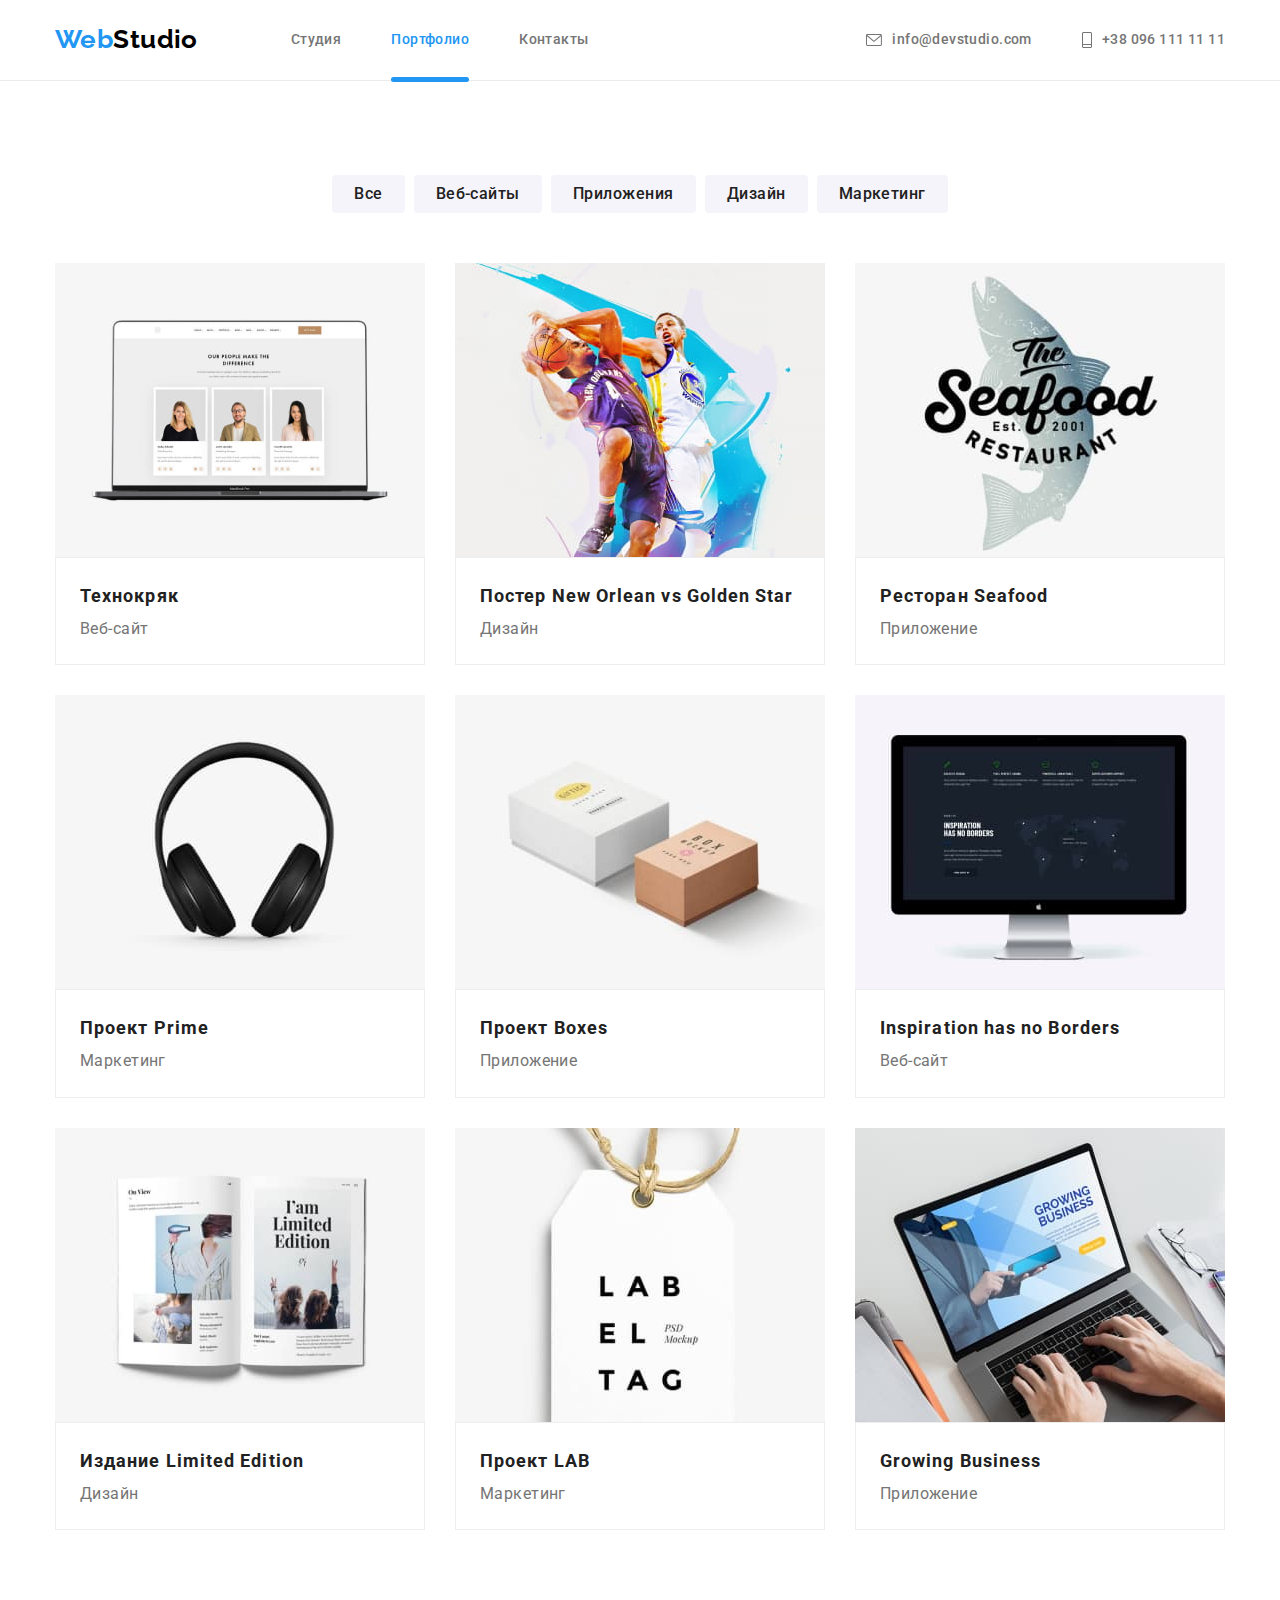
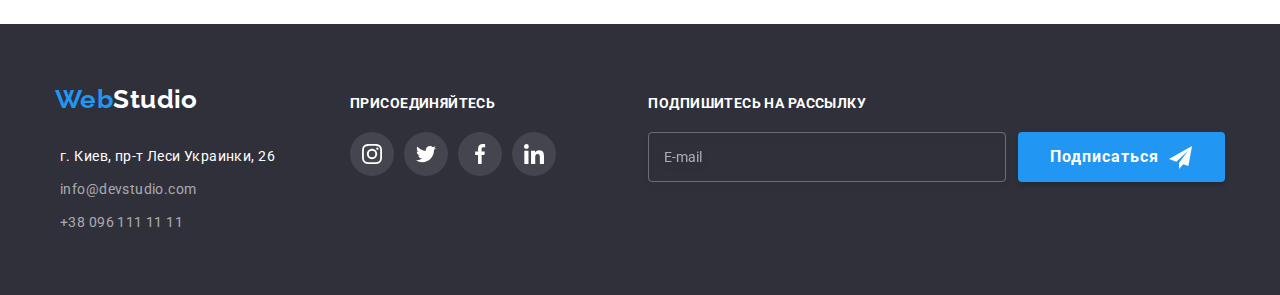
==== portfolio.html @ a7b4f5ba "Initial commit" ====
<!DOCTYPE html>
<html lang="ru">
  <head>
    <meta charset="UTF-8" />
    <meta http-equiv="X-UA-Compatible" content="IE=edge" />
    <meta name="viewport" content="width=device-width, initial-scale=1.0" />
    <title>WebStudio</title>
    <link rel="preconnect" href="https://fonts.googleapis.com" />
    <link rel="preconnect" href="https://fonts.googleapis.com" />
    <link rel="preconnect" href="https://fonts.gstatic.com" crossorigin />
    <link
      href="https://fonts.googleapis.com/css2?family=Raleway:wght@700&family=Roboto:wght@400;500;700;900&display=swap"
      rel="stylesheet"
    />
    <link
      rel="stylesheet"
      href="https://cdnjs.cloudflare.com/ajax/libs/modern-normalize/1.1.0/modern-normalize.min.css"
    />
    <link rel="stylesheet" href="./css/main.css" />
  </head>

  <body>
    <header class="header">
      <div class="container header-container">
        <a class="logo link" href="./index.html"> Web<span class="logo--black">Studio</span></a>
        <nav class="nav">
          <ul class="nav__list list">
            <li class="nav__item">
              <a class="nav__link link hover-color" href="./index.html">Студия</a>
            </li>
            <li class="nav__item">
              <a class="nav__link link hover-color nav_active" href="./portfolio.html">Портфолио</a>
            </li>
            <li class="nav__item"><a class="nav__link link hover-color" href="">Контакты</a></li>
          </ul>
        </nav>
        <ul class="contacts list">
          <li class="contacts__item">
            <a class="contacts__link link hover-color" href="mailto:info@devstudio.com"
              ><svg class="contacts__icon" width="16" height="12">
                <use href="./images/symbol-defs.svg#icon-mail"></use></svg
              >info@devstudio.com</a
            >
          </li>
          <li class="contacts__item">
            <a class="contacts__link link hover-color" href="tel:+380961111111"
              ><svg class="contacts__icon" width="10" height="16">
                <use href="./images/symbol-defs.svg#icon-phone"></use></svg
              >+38 096 111 11 11</a
            >
          </li>
        </ul>
      </div>
    </header>

    <main>
      <section class="projects section">
        <h1 class="hidden">Портфолио</h1>
        <div class="container">
          <ul class="filters-list list">
            <li class="filters-item"><button class="btn-filters" type="button">Все</button></li>
            <li class="filters-item">
              <button class="btn-filters" type="button">Веб-сайты</button>
            </li>
            <li class="filters-item">
              <button class="btn-filters" type="button">Приложения</button>
            </li>
            <li class="filters-item">
              <button class="btn-filters" type="button">Дизайн</button>
            </li>
            <li class="filters-item">
              <button class="btn-filters" type="button">Маркетинг</button>
            </li>
          </ul>
          <ul class="projects-list list card-set">
            <li class="projects-item card-item">
              <a class="link projects-link" href="/">
                <div class="projects-thumb">
                  <img
                    class="projects-img"
                    src="./images/projects/img1.jpg"
                    width="370"
                    height="294"
                    alt="Веб-сайт Технокряк"
                  />
                  <p class="projects-overlay">
                    Ресурс предлагает комплексные предложения с разным уровнем функционала и
                    сервисов. Все это позволит посетителю получить исчерпывающие сведения<br />о
                    компании или частном лице.
                  </p>
                </div>
                <div class="projects-wrapper">
                  <h2 class="projects-title">Технокряк</h2>
                  <p class="projects-text">Веб-сайт</p>
                </div></a
              >
            </li>
            <li class="projects-item card-item">
              <a class="link projects-link" href="/">
                <div class="projects-thumb">
                  <img
                    class="projects-img"
                    src="./images/projects/img2.jpg"
                    width="370"
                    height="294"
                    alt="Дизайн Постер New Orlean vs Golden Star"
                  />
                  <p class="projects-overlay">
                    Ресурс предлагает комплексные предложения с разным уровнем функционала и
                    сервисов. Все это позволит посетителю получить исчерпывающие сведения<br />о
                    компании или частном лице.
                  </p>
                </div>
                <div class="projects-wrapper">
                  <h2 class="projects-title">Постер New Orlean vs Golden Star</h2>
                  <p class="projects-text">Дизайн</p>
                </div></a
              >
            </li>
            <li class="projects-item card-item">
              <a class="link projects-link" href="/">
                <div class="projects-thumb">
                  <img
                    class="projects-img"
                    src="./images/projects/img3.jpg"
                    width="370"
                    height="294"
                    alt="Приложение Ресторан Seafood"
                  />
                  <p class="projects-overlay">
                    Ресурс предлагает комплексные предложения с разным уровнем функционала и
                    сервисов. Все это позволит посетителю получить исчерпывающие сведения<br />о
                    компании или частном лице.
                  </p>
                </div>
                <div class="projects-wrapper">
                  <h2 class="projects-title">Ресторан Seafood</h2>
                  <p class="projects-text">Приложение</p>
                </div></a
              >
            </li>
            <li class="projects-item card-item">
              <a class="link projects-link" href="/">
                <div class="projects-thumb">
                  <img
                    class="projects-img"
                    src="./images/projects/img4.jpg"
                    width="370"
                    height="294"
                    alt="Маркетинг Проект Prime"
                  />
                  <p class="projects-overlay">
                    Ресурс предлагает комплексные предложения с разным уровнем функционала и
                    сервисов. Все это позволит посетителю получить исчерпывающие сведения<br />о
                    компании или частном лице.
                  </p>
                </div>
                <div class="projects-wrapper">
                  <h2 class="projects-title">Проект Prime</h2>
                  <p class="projects-text">Маркетинг</p>
                </div></a
              >
            </li>
            <li class="projects-item card-item">
              <a class="link projects-link" href="/">
                <div class="projects-thumb">
                  <img
                    class="projects-img"
                    src="./images/projects/img5.jpg"
                    width="370"
                    height="294"
                    alt="Приложение Проект Boxes"
                  />
                  <p class="projects-overlay">
                    Ресурс предлагает комплексные предложения с разным уровнем функционала и
                    сервисов. Все это позволит посетителю получить исчерпывающие сведения<br />о
                    компании или частном лице.
                  </p>
                </div>
                <div class="projects-wrapper">
                  <h2 class="projects-title">Проект Boxes</h2>
                  <p class="projects-text">Приложение</p>
                </div></a
              >
            </li>
            <li class="projects-item card-item">
              <a class="link projects-link" href="/">
                <div class="projects-thumb">
                  <img
                    class="projects-img"
                    src="./images/projects/img6.jpg"
                    width="370"
                    height="294"
                    alt="Веб-сайт Inspiration has no Borders"
                  />
                  <p class="projects-overlay">
                    Ресурс предлагает комплексные предложения с разным уровнем функционала и
                    сервисов. Все это позволит посетителю получить исчерпывающие сведения<br />о
                    компании или частном лице.
                  </p>
                </div>
                <div class="projects-wrapper">
                  <h2 class="projects-title">Inspiration has no Borders</h2>
                  <p class="projects-text">Веб-сайт</p>
                </div></a
              >
            </li>
            <li class="projects-item card-item">
              <a class="link projects-link" href="/">
                <div class="projects-thumb">
                  <img
                    class="projects-img"
                    src="./images/projects/img7.jpg"
                    width="370"
                    height="294"
                    alt="Дизайн Издание Limited Edition"
                  />
                  <p class="projects-overlay">
                    Ресурс предлагает комплексные предложения с разным уровнем функционала и
                    сервисов. Все это позволит посетителю получить исчерпывающие сведения<br />о
                    компании или частном лице.
                  </p>
                </div>
                <div class="projects-wrapper">
                  <h2 class="projects-title">Издание Limited Edition</h2>
                  <p class="projects-text">Дизайн</p>
                </div></a
              >
            </li>
            <li class="projects-item card-item">
              <a class="link projects-link" href="/">
                <div class="projects-thumb">
                  <img
                    class="projects-img"
                    src="./images/projects/img8.jpg"
                    width="370"
                    height="294"
                    alt="Маркетинг Проект LAB"
                  />
                  <p class="projects-overlay">
                    Ресурс предлагает комплексные предложения с разным уровнем функционала и
                    сервисов. Все это позволит посетителю получить исчерпывающие сведения<br />о
                    компании или частном лице.
                  </p>
                </div>
                <div class="projects-wrapper">
                  <h2 class="projects-title">Проект LAB</h2>
                  <p class="projects-text">Маркетинг</p>
                </div></a
              >
            </li>
            <li class="projects-item card-item">
              <a class="link projects-link" href="/">
                <div class="projects-thumb">
                  <img
                    class="projects-img"
                    src="./images/projects/img9.jpg"
                    width="370"
                    height="294"
                    alt="Приложение Growing Business"
                  />
                  <p class="projects-overlay">
                    Ресурс предлагает комплексные предложения с разным уровнем функционала и
                    сервисов. Все это позволит посетителю получить исчерпывающие сведения<br />о
                    компании или частном лице.
                  </p>
                </div>
                <div class="projects-wrapper">
                  <h2 class="projects-title">Growing Business</h2>
                  <p class="projects-text">Приложение</p>
                </div></a
              >
            </li>
          </ul>
        </div>
      </section>
    </main>

    <footer class="footer">
      <div class="container footer-container">
        <div class="container-address footer-item">
          <a class="logo link" href="./index.html"> Web<span class="logo--white">Studio</span></a>
          <address>
            <ul class="address-list list">
              <li class="address-item">
                <a
                  class="address-link address-google link hover-color"
                  href="https://goo.gl/maps/GdrmN5GAiVvAwd8F9"
                  target="_blank"
                  rel="noopener noreferrer"
                >
                  г. Киев, пр-т Леси Украинки, 26</a
                >
              </li>
              <li class="address-item">
                <a class="address-link link hover-color" href="mailto:info@devstudio.com"
                  >info@devstudio.com</a
                >
              </li>
              <li class="address-item">
                <a class="address-link link hover-color" href="tel:+380961111111"
                  >+38 096 111 11 11</a
                >
              </li>
            </ul>
          </address>
        </div>
        <div class="social footer-item">
          <h3 class="footer-title">присоединяйтесь</h3>
          <ul class="social-nav list card-set">
            <li class="social-item">
              <a class="social-link link" href="#" target="_blank" rel="noopener noreferrer"
                ><svg class="team-icon" width="20" height="20">
                  <use href="./images/symbol-defs.svg#icon-instagram"></use></svg
              ></a>
            </li>
            <li class="social-item">
              <a class="social-link link" href="#" target="_blank" rel="noopener noreferrer"
                ><svg class="team-icon" width="20" height="20">
                  <use href="./images/symbol-defs.svg#icon-twitter"></use></svg
              ></a>
            </li>
            <li class="social-item">
              <a class="social-link link" href="#" target="_blank" rel="noopener noreferrer"
                ><svg class="team-icon" width="20" height="20">
                  <use href="./images/symbol-defs.svg#icon-facebook"></use></svg
              ></a>
            </li>
            <li class="social-item">
              <a class="social-link link" href="#" target="_blank" rel="noopener noreferrer"
                ><svg class="team-icon" width="20" height="20">
                  <use href="./images/symbol-defs.svg#icon-linkedin"></use></svg
              ></a>
            </li>
          </ul>
        </div>
        <form class="footer-item newsletter" autocomplete="on">
          <label class="footer-title" for="email">Подпишитесь на рассылку</label>
          <div class="newsletter-wrap">
            <input class="input-email" type="email" name="email" id="email" placeholder="E-mail" />
            <button class="btn btn-input" type="submit">
              Подписаться<svg class="icon-send" width="24" height="24">
                <use href="./images/symbol-defs.svg#icon-send"></use>
              </svg>
            </button>
          </div>
        </form>
      </div>
    </footer>
  </body>
</html>
---- css/main.css ----
:root {
  --brand-color: #2196f3;
  --text-color: #212121;
  --text-color2: #757575;
  --text-color3: #fff;
  --color-btn: #188ce8;
  --background-color1: #fff;
  --background-color2: #f5f4fa;
  --background-color3: #2f303a;
  --background-color4: #e5e5e5;
  --icon-color: #afb1b8;
  --card-gap: 30px;
  --card-item: 3;
  --timing-function: cubic-bezier(0.4, 0, 0.2, 1);
  --transition-duration: 250ms;
}

.hidden {
  position: absolute;
  width: 1px;
  height: 1px;
  margin: -1px;
  padding: 0;
  overflow: hidden;
  border: 0;
  clip: rect(0 0 0 0);
}

body {
  margin: 0;
  font-family: "Roboto", sans-serif;
  font-weight: 400;
  font-size: 14px;
  line-height: 1.71;
  letter-spacing: 0.03em;
  color: var(--text-color2);
}

h1,
h2,
h3,
h4,
ul,
li,
p {
  padding: 0;
  margin: 0;
}

img {
  display: block;
  max-width: 100%;
  height: auto;
}

.link {
  text-decoration: none;
  color: currentColor;
}

.list {
  list-style: none;
}

.btn {
  padding: 10px 32px;
  border: 0;
  margin-left: auto;
  margin-right: auto;
  min-width: 200px;
  font-weight: 700;
  font-size: 16px;
  line-height: 1.9;
  letter-spacing: 0.06em;
  color: var(--text-color3);
  background-color: var(--brand-color);
  border-radius: 4px;
  cursor: pointer;
  box-shadow: 0px 4px 4px rgba(0, 0, 0, 0.15);
  transition-property: color, background;
  transition-duration: var(--transition-duration);
  transition-timing-function: var(--timing-function);
}

.btn:hover,
.btn:focus {
  color: var(--text-color3);
  background: var(--color-btn);
}

.btn-filters {
  font-weight: 500;
  font-size: 16px;
  line-height: 1.62;
  letter-spacing: 0.03em;
  padding: 6px 22px;
  border: 0;
  border-radius: 4px;
  cursor: pointer;
  background-color: var(--background-color2);
  color: var(--text-color);
  transition-property: color, background-color, box-shadow;
  transition-duration: var(--transition-duration);
  transition-timing-function: var(--timing-function);
}

.btn-filters:hover,
.btn-filters:focus {
  color: var(--text-color3);
  background-color: var(--brand-color);
  box-shadow: 0px 3px 1px rgba(0, 0, 0, 0.1), 0px 1px 2px rgba(0, 0, 0, 0.08), 0px 2px 2px rgba(0, 0, 0, 0.12);
}

.filters-list {
  display: flex;
  flex-wrap: wrap;
  justify-content: center;
  gap: 9px;
  margin-bottom: 50px;
}

.card-set {
  display: flex;
  flex-wrap: wrap;
  gap: var(--card-gap);
}

.card-item {
  flex-basis: calc((100% - (var(--card-item) - 1) * var(--card-gap)) / var(--card-item));
}

.section {
  padding-top: 94px;
  padding-bottom: 94px;
}

.section__title {
  margin-bottom: 50px;
  font-weight: 700;
  font-size: 36px;
  line-height: 1.2;
  text-align: center;
  color: var(--text-color);
}

.container {
  width: 1200px;
  padding-left: 15px;
  padding-right: 15px;
  margin-left: auto;
  margin-right: auto;
}

.logo {
  font-family: "Raleway";
  font-style: normal;
  font-weight: 700;
  font-size: 26px;
  line-height: 1.2;
  color: var(--brand-color);
}

.logo--black {
  color: #000;
}

.logo--white {
  color: var(--text-color3);
}

.backdrop {
  position: fixed;
  top: 0;
  left: 0;
  width: 100%;
  height: 100%;
  background: rgba(0, 0, 0, 0.2);
  opacity: 1;
  transition-property: opacity, visibility;
  transition-duration: var(--transition-duration);
  transition-timing-function: var(--timing-function);
}

.backdrop.is-hidden {
  visibility: hidden;
  opacity: 0;
  pointer-events: none;
}

.backdrop.is-hidden .modal {
  transform: translate(-50%, -50%) scale(0.9);
}

.hover--brand-color {
  transition-property: color;
  transition-duration: var(--transition-duration);
  transition-timing-function: var(--timing-function);
}

.hover--brand-color:hover,
.hover--brand-color:focus {
  color: var(--brand-color);
}

.contacts {
  display: flex;
  margin-left: auto;
}

.contacts__icon {
  fill: currentColor;
  margin-right: 10px;
}

.contacts__link {
  display: flex;
  align-items: center;
  padding-top: 32px;
  padding-bottom: 32px;
}

.contacts__item:not(:last-child) {
  margin-right: 50px;
}

.modal {
  position: fixed;
  padding: 40px 40px;
  top: 50%;
  left: 50%;
  transform: translate(-50%, -50%);
  min-width: 528px;
  min-height: 581px;
  background-color: var(--background-color1);
  box-shadow: 0px 1px 3px rgba(0, 0, 0, 0.12), 0px 1px 1px rgba(0, 0, 0, 0.14), 0px 2px 1px rgba(0, 0, 0, 0.2);
  border-radius: 4px;
  transition-property: transform;
  transition-duration: var(--transition-duration);
  transition-timing-function: var(--timing-function);
}

.btn-close {
  position: absolute;
  top: 8px;
  right: 8px;
  display: flex;
  align-items: center;
  justify-content: center;
  padding: 6px;
  border-radius: 50%;
  background: var(--background-color1);
  border: 1px solid rgba(0, 0, 0, 0.1);
  cursor: pointer;
  transition-property: fill, border;
  transition-duration: var(--transition-duration);
  transition-timing-function: var(--timing-function);
}

.modal-title {
  text-align: center;
  margin-bottom: 12px;
  font-size: 20px;
  line-height: 1.15;
  color: var(--text-color);
}

.modal-forms {
  display: flex;
  flex-direction: column;
}

.modal-form {
  width: 100%;
  padding: 12px 12px 12px 42px;
  height: 40px;
  border: 1px solid rgba(33, 33, 33, 0.2);
  border-radius: 4px;
  resize: none;
  transition-property: border;
  transition-duration: var(--transition-duration);
  transition-timing-function: var(--timing-function);
}

.comment-form::-moz-placeholder {
  color: rgba(117, 117, 117, 0.5);
}

.comment-form:-ms-input-placeholder {
  color: rgba(117, 117, 117, 0.5);
}

.comment-form::placeholder {
  color: rgba(117, 117, 117, 0.5);
}

.agreement-lable {
  display: flex;
  align-items: center;
  justify-content: center;
  margin-bottom: 30px;
  cursor: pointer;
}

.checkbox-icon {
  display: inline-block;
  width: 16px;
  height: 15px;
  border: 2px solid var(--text-color);
  border-radius: 2px;
  margin-right: 7px;
  cursor: pointer;
  transition-property: border;
  transition-duration: var(--transition-duration);
  transition-timing-function: var(--timing-function);
}

.checkbox-icon:hover,
.checkbox-icon:focus {
  border: 2px solid var(--brand-color);
}

.agreement-checkbox:checked + .checkbox-icon {
  background-image: url("../images/icon-check.svg");
  background-size: contain;
  background-origin: content-box;
  border: 2px;
}

.input-wrap {
  position: relative;
  margin-bottom: 10px;
}

.icon-modal {
  position: absolute;
  top: 50%;
  transform: translateY(-50%);
  left: 12px;
  fill: var(--text-color);
  transition-property: fill;
  transition-duration: var(--transition-duration);
  transition-timing-function: var(--timing-function);
}

.comment-form {
  height: 120px;
  padding-left: 16px;
  margin-bottom: 20px;
  line-height: 1.14em;
  letter-spacing: 0.01em;
}

.text-label {
  margin-bottom: 5px;
  font-size: 12px;
  line-height: 1.16;
  letter-spacing: 0.01em;
}

.modal-form:hover,
.modal-form:focus,
.btn-close:hover,
.btn-close:focus {
  fill: var(--brand-color);
  border: 1px solid var(--brand-color);
}

.modal-form:hover ~ .icon-modal,
.modal-form:focus ~ .icon-modal {
  fill: var(--brand-color);
}

.agreement-lable .link {
  color: var(--brand-color);
  text-decoration: underline;
}

.social-nav {
  --card-item: 4;
  --card-gap: 10px;
}

.social-link {
  display: flex;
  justify-content: center;
  align-items: center;
  border-radius: 50%;
  width: 44px;
  height: 44px;
  fill: var(--icon-color);
  transition-property: background-color, fill;
  transition-duration: var(--transition-duration);
  transition-timing-function: var(--timing-function);
}

.social-link:hover,
.social-link:focus {
  background-color: var(--brand-color);
  fill: var(--background-color1);
}

.nav__list {
  display: flex;
}

.nav__item:not(:last-child) {
  margin-right: 50px;
}

.nav__link {
  display: flex;
  align-items: center;
  padding-top: 32px;
  padding-bottom: 32px;
}

.nav_active {
  color: var(--brand-color);
  position: relative;
}

.nav_active::after {
  content: "";
  position: absolute;
  bottom: -2px;
  width: 100%;
  background-color: var(--brand-color);
  height: 5px;
  border-radius: 50px;
  transition-property: opacity;
  transition-duration: var(--transition-duration);
  transition-timing-function: var(--timing-function);
}

.header {
  border-bottom: 1px solid #ececec;
  font-weight: 500;
  line-height: 1.1;
}
.header-container {
  display: flex;
  align-items: center;
}
.header .logo {
  margin-right: 93px;
}

.skills__list {
  --card-item: 4;
}

.skills__wrap {
  display: flex;
  padding: 25px;
  margin-bottom: 30px;
  align-items: center;
  justify-content: center;
  background-color: var(--background-color2);
  border-radius: 3px;
  filter: drop-shadow(0px 4px 4px rgba(0, 0, 0, 0.25));
}

.skills__title {
  margin-bottom: 10px;
  font-weight: 700;
  font-size: 14px;
  line-height: 1.1;
  text-transform: uppercase;
  color: var(--text-color);
}

.skills__text {
  width: 270px;
}

.work {
  padding-top: 0;
}

.work__item {
  font-weight: 700;
  font-size: 14px;
  line-height: 1.14;
  text-transform: uppercase;
  color: var(--text-color3);
}

.work__thumb {
  position: relative;
  text-align: center;
}

.work__label {
  position: absolute;
  bottom: 0;
  padding: 27px;
  width: 100%;
  background-image: linear-gradient(to right, rgba(47, 48, 58, 0.8), rgba(47, 48, 58, 0.8));
}

.team__item {
  --card-item: 4;
  text-align: center;
  background-color: var(--background-color1);
  box-shadow: 0px 1px 3px rgba(0, 0, 0, 0.12), 0px 1px 1px rgba(0, 0, 0, 0.14), 0px 2px 1px rgba(0, 0, 0, 0.2);
  border-radius: 0px 0px 4px 4px;
}

.team__wrapper {
  padding: 30px 32px;
}

.team__name {
  margin-bottom: 10px;
  font-weight: 500;
  font-size: 16px;
  line-height: 1.19;
  color: var(--text-color);
}

.team__work {
  margin-bottom: 16px;
  font-size: 16px;
  line-height: 1.19;
  color: var(--text-color2);
}

.client-list {
  --card-item: 6;
}

.client-link {
  display: flex;
  align-items: center;
  justify-content: center;
  padding: 16px 30px;
  border: 1px solid var(--icon-color);
  border-radius: 5px;
  fill: var(--icon-color);
  transition-property: fill, border;
  transition-duration: var(--transition-duration);
  transition-timing-function: var(--timing-function);
}

.client-link:hover,
.client-link:focus {
  fill: var(--brand-color);
  border: 1px solid var(--brand-color);
}

.footer {
  padding-top: 60px;
  padding-bottom: 60px;
  background-color: var(--background-color3);
}

.footer-container {
  display: flex;
  align-items: baseline;
}

.footer-item:not(:last-child) {
  margin-right: 70px;
}

.footer-item:last-child {
  margin-left: auto;
}

.footer-title {
  color: var(--text-color3);
  text-transform: uppercase;
  font-weight: bold;
  font-size: 14px;
  line-height: 1.14;
  margin-bottom: 20px;
}

.container-address {
  display: inline;
}

.footer .social-link {
  background: rgba(255, 255, 255, 0.1);
  fill: var(--text-color3);
  transition-property: background;
  transition-duration: var(--transition-duration);
  transition-timing-function: var(--timing-function);
}

.footer .social-link:hover {
  background: var(--brand-color);
}

.footer .logo {
  display: block;
  margin-bottom: 30px;
}

address {
  font-style: inherit;
}

.address-list {
  font-size: 14px;
  line-height: 1.7;
}

.address-item:not(:last-child) {
  margin-bottom: 9px;
}

.address-link {
  padding: 5px;
  color: rgba(255, 255, 255, 0.6);
}

.address-google {
  color: var(--text-color3);
}

.newsletter {
  display: flex;
  flex-direction: column;
}

.newsletter-wrap {
  display: flex;
}

.input-email {
  min-width: 358px;
  min-height: 50px;
  margin-right: 12px;
  padding: 15px;
  background: none;
  border: 1px solid rgba(255, 255, 255, 0.3);
  filter: drop-shadow(0px 4px 4px rgba(0, 0, 0, 0.15));
  border-radius: 4px;
  color: var(--background-color4);
}

.input-email::-moz-placeholder {
  color: rgba(255, 255, 255, 0.6);
}

.input-email:-ms-input-placeholder {
  color: rgba(255, 255, 255, 0.6);
}

.input-email::placeholder {
  color: rgba(255, 255, 255, 0.6);
}

.btn-input {
  display: flex;
  align-items: center;
}

.icon-send {
  margin-left: 10px;
}

.hero {
  padding-bottom: 200px;
  padding-top: 200px;
  color: var(--text-color3);
  background-color: var(--background-color3);
}

.overlay {
  max-width: 1600px;
  height: 600px;
  margin-left: auto;
  margin-right: auto;
  background-image: linear-gradient(to right, rgba(47, 48, 58, 0.4), rgba(47, 48, 58, 0.4)), url("../images/Img-backgraund.jpg");
  background-repeat: no-repeat;
  background-position: center;
  background-size: cover;
}

.hero-container {
  text-align: center;
}

.hero-title {
  margin-bottom: 30px;
  font-weight: 900;
  font-size: 44px;
  line-height: 1.4;
  letter-spacing: 0.06em;
  text-transform: uppercase;
}

.projects-link {
  display: block;
  transition-property: box-shadow;
  transition-duration: var(--transition-duration);
  transition-timing-function: var(--timing-function);
}

.projects-link:hover,
.projects-link:focus {
  box-shadow: 0px 1px 1px rgba(0, 0, 0, 0.12), 0px 4px 4px rgba(0, 0, 0, 0.06), 1px 4px 6px rgba(0, 0, 0, 0.16);
}

.projects-thumb {
  position: relative;
  overflow: hidden;
}

.projects-link:hover .projects-overlay,
.projects-link:focus .projects-overlay {
  transform: translatex(0);
}

.projects-overlay {
  position: absolute;
  top: 0;
  left: 0;
  width: 100%;
  height: 100%;
  padding: 63px 24px;
  color: var(--text-color3);
  font-weight: 400;
  font-size: 18px;
  line-height: 1.55;
  background-image: linear-gradient(to right, rgba(33, 150, 243, 0.9), rgba(33, 150, 243, 0.9));
  transform: translatey(100%);
  transition-property: transform;
  transition-duration: var(--transition-duration);
  transition-timing-function: var(--timing-function);
}

.projects-wrapper {
  padding: 20px 24px;
  font-size: 16px;
  line-height: 1.9;
  border-top: none;
  border: 1px solid #eeeeee;
}

.projects-title {
  font-weight: 700;
  font-size: 18px;
  line-height: 2;
  letter-spacing: 0.06em;
  color: var(--text-color);
}

.projects-link {
  display: block;
  transition-property: box-shadow;
  transition-duration: var(--transition-duration);
  transition-timing-function: var(--timing-function);
}

.projects-link:hover,
.projects-link:focus {
  box-shadow: 0px 1px 1px rgba(0, 0, 0, 0.12), 0px 4px 4px rgba(0, 0, 0, 0.06), 1px 4px 6px rgba(0, 0, 0, 0.16);
}

.projects-thumb {
  position: relative;
  overflow: hidden;
}

.projects-link:hover .projects-overlay,
.projects-link:focus .projects-overlay {
  transform: translatex(0);
}

.projects-overlay {
  position: absolute;
  top: 0;
  left: 0;
  width: 100%;
  height: 100%;
  padding: 63px 24px;
  color: var(--text-color3);
  font-weight: 400;
  font-size: 18px;
  line-height: 1.55;
  background-image: linear-gradient(to right, rgba(33, 150, 243, 0.9), rgba(33, 150, 243, 0.9));
  transform: translatey(100%);
  transition-property: transform;
  transition-duration: var(--transition-duration);
  transition-timing-function: var(--timing-function);
}

.projects-wrapper {
  padding: 20px 24px;
  font-size: 16px;
  line-height: 1.9;
  border-top: none;
  border: 1px solid #eeeeee;
}

.projects-title {
  font-weight: 700;
  font-size: 18px;
  line-height: 2;
  letter-spacing: 0.06em;
  color: var(--text-color);
}/*# sourceMappingURL=main.css.map */
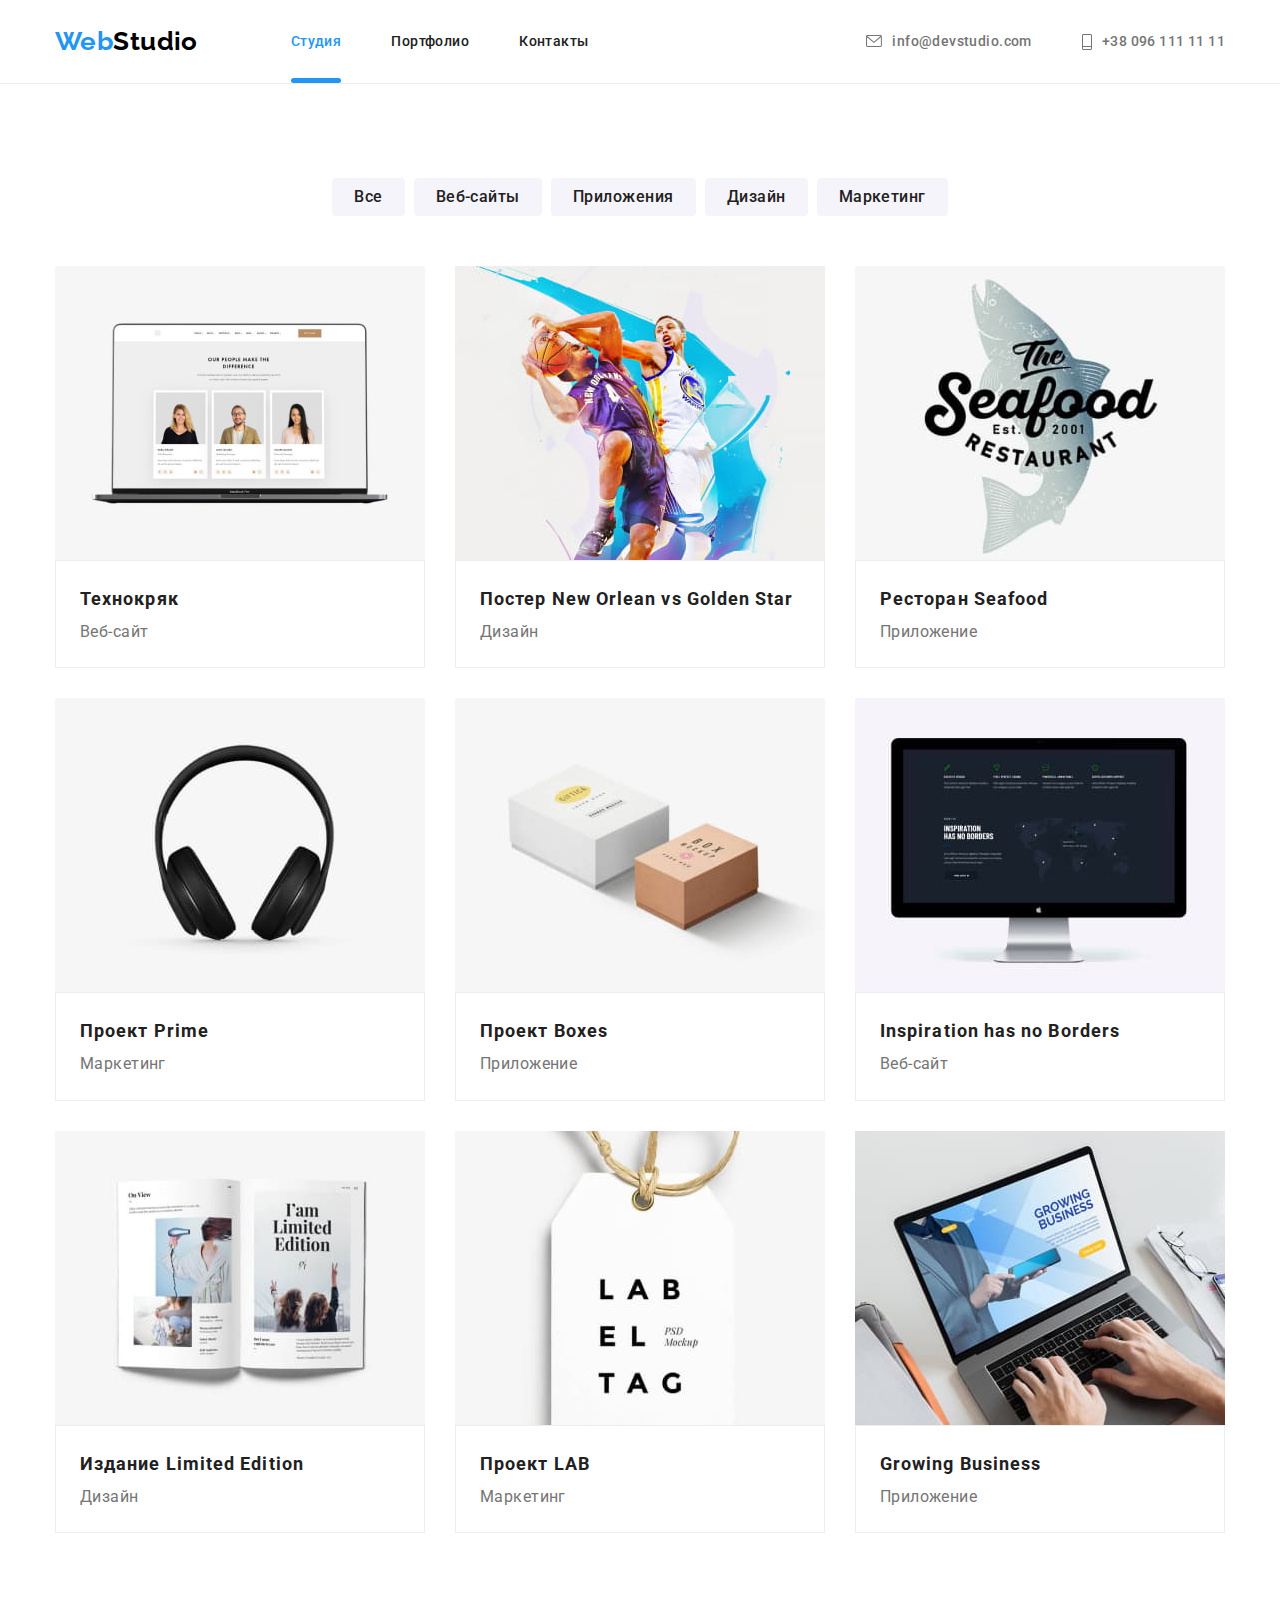
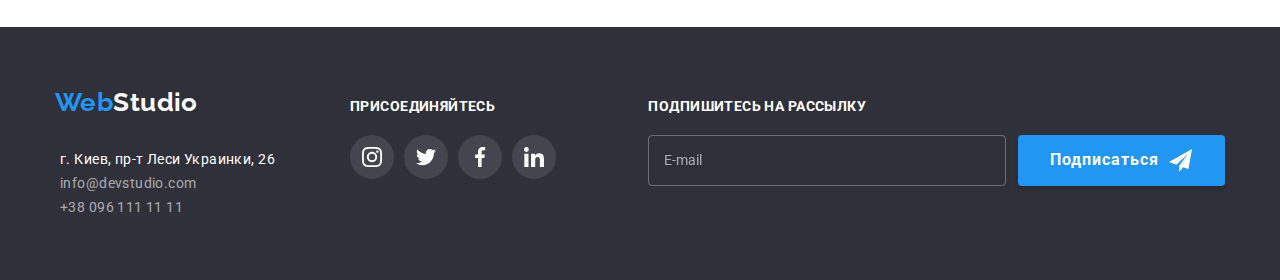
==== commit 10847f2a: "hw-08" ====
--- a/portfolio.html
+++ b/portfolio.html
@@ -23,27 +23,34 @@
     <header class="header">
       <div class="container header-container">
         <a class="logo link" href="./index.html"> Web<span class="logo--black">Studio</span></a>
+        <button class="menu-btn" type="button" data-menu-open>
+          <svg width="40" height="40">
+            <use href="./images/symbol-defs.svg#icon-menu"></use>
+          </svg>
+        </button>
         <nav class="nav">
           <ul class="nav__list list">
             <li class="nav__item">
-              <a class="nav__link link hover-color" href="./index.html">Студия</a>
+              <a class="nav__link link hover--brand-color nav_active" href="./index.html">Студия</a>
             </li>
             <li class="nav__item">
-              <a class="nav__link link hover-color nav_active" href="./portfolio.html">Портфолио</a>
-            </li>
-            <li class="nav__item"><a class="nav__link link hover-color" href="">Контакты</a></li>
+              <a class="nav__link link hover--brand-color" href="./portfolio.html">Портфолио</a>
+            </li>
+            <li class="nav__item">
+              <a class="nav__link link hover--brand-color" href="#">Контакты</a>
+            </li>
           </ul>
         </nav>
         <ul class="contacts list">
           <li class="contacts__item">
-            <a class="contacts__link link hover-color" href="mailto:info@devstudio.com"
+            <a class="contacts__link link hover--brand-color" href="mailto:info@devstudio.com"
               ><svg class="contacts__icon" width="16" height="12">
                 <use href="./images/symbol-defs.svg#icon-mail"></use></svg
               >info@devstudio.com</a
             >
           </li>
           <li class="contacts__item">
-            <a class="contacts__link link hover-color" href="tel:+380961111111"
+            <a class="contacts__link link hover--brand-color" href="tel:+380961111111"
               ><svg class="contacts__icon" width="10" height="16">
                 <use href="./images/symbol-defs.svg#icon-phone"></use></svg
               >+38 096 111 11 11</a
@@ -57,7 +64,7 @@
       <section class="projects section">
         <h1 class="hidden">Портфолио</h1>
         <div class="container">
-          <ul class="filters-list list">
+          <ul class="filters-list list card-set">
             <li class="filters-item"><button class="btn-filters" type="button">Все</button></li>
             <li class="filters-item">
               <button class="btn-filters" type="button">Веб-сайты</button>
@@ -277,14 +284,14 @@
     </main>
 
     <footer class="footer">
-      <div class="container footer-container">
+      <div class="container footer-container card-set">
         <div class="container-address footer-item">
           <a class="logo link" href="./index.html"> Web<span class="logo--white">Studio</span></a>
           <address>
             <ul class="address-list list">
               <li class="address-item">
                 <a
-                  class="address-link address-google link hover-color"
+                  class="address-link address-google link hover--brand-color"
                   href="https://goo.gl/maps/GdrmN5GAiVvAwd8F9"
                   target="_blank"
                   rel="noopener noreferrer"
@@ -293,12 +300,12 @@
                 >
               </li>
               <li class="address-item">
-                <a class="address-link link hover-color" href="mailto:info@devstudio.com"
+                <a class="address-link link hover--brand-color" href="mailto:info@devstudio.com"
                   >info@devstudio.com</a
                 >
               </li>
               <li class="address-item">
-                <a class="address-link link hover-color" href="tel:+380961111111"
+                <a class="address-link link hover--brand-color" href="tel:+380961111111"
                   >+38 096 111 11 11</a
                 >
               </li>
@@ -336,7 +343,7 @@
         </div>
         <form class="footer-item newsletter" autocomplete="on">
           <label class="footer-title" for="email">Подпишитесь на рассылку</label>
-          <div class="newsletter-wrap">
+          <div class="newsletter-wrap card-set">
             <input class="input-email" type="email" name="email" id="email" placeholder="E-mail" />
             <button class="btn btn-input" type="submit">
               Подписаться<svg class="icon-send" width="24" height="24">
@@ -347,5 +354,38 @@
         </form>
       </div>
     </footer>
+    <div class="menu is-hidden" data-menu>
+      <button class="menu__close" data-menu-close>
+        <svg class="close" width="40" height="40">
+          <use href="./images/symbol-defs.svg#icon-close"></use>
+        </svg>
+      </button>
+      <ul class="menu__nav-list list">
+        <li class="menu__nav-item">
+          <a href="./index.html" class="menu__nav-link link">Студия</a>
+        </li>
+        <li class="menu__nav-item">
+          <a href="./portfolio.html" class="menu__nav-link link">Портфолио</a>
+        </li>
+        <li class="menu__nav-item"><a href="#" class="menu__nav-link link">Контакты</a></li>
+      </ul>
+      <ul class="menu__contacts-list list">
+        <li class="menu__contacts-tel">
+          <a class="menu__contacts-link link" href="tel:+380961111111">+38 096 111 11 11</a>
+        </li>
+        <li class="menu__contacts-mail">
+          <a class="menu__contacts-link link" href="mailto:info@devstudio.com"
+            >info@devstudio.com</a
+          >
+        </li>
+      </ul>
+      <ul class="menu__social-list list">
+        <li class="menu__social-item"><a href="#" class="menu__social-link link">Instagram</a></li>
+        <li class="menu__social-item"><a href="#" class="menu__social-link link">Twitter</a></li>
+        <li class="menu__social-item"><a href="#" class="menu__social-link link">Facebook</a></li>
+        <li class="menu__social-item"><a href="#" class="menu__social-link link">LinkedIn</a></li>
+      </ul>
+    </div>
+    <script src="./js/mobile-menu.js"></script>
   </body>
 </html>
--- a/css/main.css
+++ b/css/main.css
@@ -114,9 +114,18 @@
 .filters-list {
   display: flex;
   flex-wrap: wrap;
-  justify-content: center;
-  gap: 9px;
+  --card-gap: 9px;
   margin-bottom: 50px;
+}
+@media screen and (min-width: 768px) {
+  .filters-list {
+    justify-content: center;
+  }
+}
+@media screen and (min-width: 1200px) {
+  .filters-list {
+    justify-content: center;
+  }
 }
 
 .card-set {
@@ -130,25 +139,55 @@
 }
 
 .section {
-  padding-top: 94px;
-  padding-bottom: 94px;
+  padding-top: 60px;
+  padding-bottom: 60px;
+}
+@media screen and (min-width: 1200px) {
+  .section {
+    padding-top: 94px;
+    padding-bottom: 94px;
+  }
 }
 
 .section__title {
   margin-bottom: 50px;
   font-weight: 700;
-  font-size: 36px;
+  font-size: 28px;
   line-height: 1.2;
   text-align: center;
   color: var(--text-color);
 }
+@media screen and (min-width: 1200px) {
+  .section__title {
+    font-size: 36px;
+  }
+}
 
 .container {
-  width: 1200px;
   padding-left: 15px;
   padding-right: 15px;
   margin-left: auto;
   margin-right: auto;
+}
+@media screen and (min-width: 480px) {
+  .container {
+    width: 480px;
+  }
+}
+@media screen and (min-width: 768px) {
+  .container {
+    width: 768px;
+  }
+}
+@media screen and (min-width: 1200px) {
+  .container {
+    width: 1200px;
+  }
+}
+
+.header .logo {
+  padding-top: 26px;
+  padding-bottom: 26px;
 }
 
 .logo {
@@ -203,8 +242,21 @@
 }
 
 .contacts {
-  display: flex;
-  margin-left: auto;
+  display: none;
+}
+@media screen and (min-width: 768px) {
+  .contacts {
+    display: flex;
+    flex-direction: column;
+    margin-left: auto;
+  }
+}
+@media screen and (min-width: 1200px) {
+  .contacts {
+    display: flex;
+    flex-direction: row;
+    margin-left: auto;
+  }
 }
 
 .contacts__icon {
@@ -215,12 +267,14 @@
 .contacts__link {
   display: flex;
   align-items: center;
-  padding-top: 32px;
-  padding-bottom: 32px;
-}
-
-.contacts__item:not(:last-child) {
-  margin-right: 50px;
+  padding-top: 5px;
+  padding-bottom: 5px;
+}
+
+@media screen and (min-width: 1200px) {
+  .contacts__item:not(:last-child) {
+    margin-right: 50px;
+  }
 }
 
 .modal {
@@ -229,14 +283,20 @@
   top: 50%;
   left: 50%;
   transform: translate(-50%, -50%);
-  min-width: 528px;
-  min-height: 581px;
+  min-width: 450px;
+  min-height: 609px;
   background-color: var(--background-color1);
   box-shadow: 0px 1px 3px rgba(0, 0, 0, 0.12), 0px 1px 1px rgba(0, 0, 0, 0.14), 0px 2px 1px rgba(0, 0, 0, 0.2);
   border-radius: 4px;
   transition-property: transform;
   transition-duration: var(--transition-duration);
   transition-timing-function: var(--timing-function);
+}
+@media screen and (min-width: 1200px) {
+  .modal {
+    min-width: 528px;
+    min-height: 581px;
+  }
 }
 
 .btn-close {
@@ -260,8 +320,13 @@
   text-align: center;
   margin-bottom: 12px;
   font-size: 20px;
-  line-height: 1.15;
+  line-height: 1.5;
   color: var(--text-color);
+}
+@media screen and (min-width: 1200px) {
+  .modal-title {
+    line-height: 1.15;
+  }
 }
 
 .modal-forms {
@@ -294,6 +359,8 @@
 }
 
 .agreement-lable {
+  font-size: 12px;
+  line-height: 1.16;
   display: flex;
   align-items: center;
   justify-content: center;
@@ -378,6 +445,11 @@
 .social-nav {
   --card-item: 4;
   --card-gap: 10px;
+  justify-content: center;
+}
+
+.social-item {
+  display: contents;
 }
 
 .social-link {
@@ -400,7 +472,19 @@
 }
 
 .nav__list {
-  display: flex;
+  display: none;
+}
+@media screen and (min-width: 768px) {
+  .nav__list {
+    display: flex;
+    color: var(--text-color);
+  }
+}
+@media screen and (min-width: 1200px) {
+  .nav__list {
+    display: flex;
+    color: var(--text-color);
+  }
 }
 
 .nav__item:not(:last-child) {
@@ -412,6 +496,7 @@
   align-items: center;
   padding-top: 32px;
   padding-bottom: 32px;
+  color: var(--text-color);
 }
 
 .nav_active {
@@ -432,6 +517,122 @@
   transition-timing-function: var(--timing-function);
 }
 
+.menu-btn {
+  margin-left: auto;
+  display: inline-flex;
+  align-items: center;
+  justify-content: center;
+  width: 40px;
+  height: 40px;
+  background-color: transparent;
+  border: none;
+  cursor: pointer;
+}
+@media screen and (min-width: 768px) {
+  .menu-btn {
+    display: none;
+  }
+}
+@media screen and (min-width: 1200px) {
+  .menu-btn {
+    display: none;
+  }
+}
+
+.menu-btn:active {
+  fill: var(--brand-color);
+}
+
+.menu {
+  position: fixed;
+  top: 0;
+  left: 0;
+  right: 0;
+  width: 100%;
+  height: 100%;
+  z-index: 100;
+  padding: 48px 40px;
+  background-color: var(--background-color1);
+  visibility: hidden;
+  opacity: 0;
+  transform: translatex(100%);
+}
+
+.menu.is-open {
+  visibility: visible;
+  opacity: 1;
+  transform: translatex(0);
+  transition-property: transform;
+  transition-duration: var(--transition-duration);
+  transition-timing-function: var(--timing-function);
+}
+
+.menu {
+  display: flex;
+  flex-direction: column;
+  font-weight: 500;
+  letter-spacing: 0.02em;
+}
+.menu__close {
+  position: absolute;
+  top: 10px;
+  right: 15px;
+  padding: 6px;
+  background: var(--background-color1);
+  border: none;
+  cursor: pointer;
+  transition-property: fill, border;
+  transition-duration: var(--transition-duration);
+  transition-timing-function: var(--timing-function);
+}
+.menu__close:active {
+  fill: var(--brand-color);
+}
+.menu__nav-list {
+  display: flex;
+  flex-direction: column;
+  gap: 36px;
+  font-size: 40px;
+  line-height: 1.175;
+  color: var(--text-color);
+  margin-bottom: auto;
+}
+.menu__contacts-list {
+  display: flex;
+  flex-direction: column;
+  gap: 32px;
+  margin-bottom: auto;
+}
+.menu__contacts-tel {
+  font-size: 34px;
+  line-height: 1.1764705882;
+  color: var(--brand-color);
+}
+.menu__contacts-mail {
+  font-weight: 500;
+  font-size: 24px;
+  line-height: 1.1666666667;
+}
+.menu__social-list {
+  display: flex;
+  flex-wrap: wrap;
+  gap: 10px;
+  font-weight: 500;
+  font-size: 18px;
+  line-height: 1.2222222222;
+  color: var(--brand-color);
+}
+.menu__social-link {
+  display: flex;
+}
+.menu__social-item:not(:last-child) .menu__social-link::after {
+  content: "";
+  display: block;
+  margin-left: 10px;
+  width: 1px;
+  background-color: rgba(33, 33, 33, 0.2);
+}
+
 .header {
   border-bottom: 1px solid #ececec;
   font-weight: 500;
@@ -441,12 +642,30 @@
   display: flex;
   align-items: center;
 }
-.header .logo {
-  margin-right: 93px;
+@media screen and (min-width: 768px) {
+  .header .logo {
+    margin-right: 88px;
+  }
+}
+@media screen and (min-width: 1200px) {
+  .header .logo {
+    margin-right: 93px;
+  }
 }
 
 .skills__list {
-  --card-item: 4;
+  --card-item: 1;
+  padding-top: 0;
+}
+@media screen and (min-width: 768px) {
+  .skills__list {
+    --card-item: 2;
+  }
+}
+@media screen and (min-width: 1200px) {
+  .skills__list {
+    --card-item: 4;
+  }
 }
 
 .skills__wrap {
@@ -464,17 +683,25 @@
   margin-bottom: 10px;
   font-weight: 700;
   font-size: 14px;
-  line-height: 1.1;
+  line-height: 1.14;
   text-transform: uppercase;
   color: var(--text-color);
 }
 
-.skills__text {
-  width: 270px;
-}
-
 .work {
-  padding-top: 0;
+  position: absolute;
+  width: 1px;
+  height: 1px;
+  margin: -1px;
+  padding: 0;
+  overflow: hidden;
+  border: 0;
+  clip: rect(0 0 0 0);
+}
+@media screen and (min-width: 1200px) {
+  .work {
+    padding-top: 0;
+  }
 }
 
 .work__item {
@@ -499,11 +726,21 @@
 }
 
 .team__item {
-  --card-item: 4;
+  --card-item: 1;
   text-align: center;
   background-color: var(--background-color1);
   box-shadow: 0px 1px 3px rgba(0, 0, 0, 0.12), 0px 1px 1px rgba(0, 0, 0, 0.14), 0px 2px 1px rgba(0, 0, 0, 0.2);
   border-radius: 0px 0px 4px 4px;
+}
+@media screen and (min-width: 768px) {
+  .team__item {
+    --card-item: 2;
+  }
+}
+@media screen and (min-width: 1200px) {
+  .team__item {
+    --card-item: 4;
+  }
 }
 
 .team__wrapper {
@@ -526,7 +763,17 @@
 }
 
 .client-list {
-  --card-item: 6;
+  --card-item: 2;
+}
+@media screen and (min-width: 768px) {
+  .client-list {
+    --card-item: 3;
+  }
+}
+@media screen and (min-width: 1200px) {
+  .client-list {
+    --card-item: 6;
+  }
 }
 
 .client-link {
@@ -556,15 +803,46 @@
 
 .footer-container {
   display: flex;
-  align-items: baseline;
-}
-
-.footer-item:not(:last-child) {
-  margin-right: 70px;
-}
-
-.footer-item:last-child {
-  margin-left: auto;
+  flex-direction: column;
+  align-items: center;
+  justify-content: center;
+  --card-gap: 60px;
+}
+@media screen and (min-width: 768px) {
+  .footer-container {
+    flex-direction: row;
+    --card-gap: 60px;
+    -moz-column-gap: 165px;
+         column-gap: 165px;
+  }
+}
+@media screen and (min-width: 1200px) {
+  .footer-container {
+    flex-direction: row;
+    align-items: baseline;
+    justify-content: start;
+    --card-gap: 70px;
+    -moz-column-gap: 70px;
+         column-gap: 70px;
+  }
+}
+
+.footer-item {
+  display: flex;
+  flex-direction: column;
+  align-items: center;
+}
+@media screen and (min-width: 1200px) {
+  .footer-item {
+    display: block;
+    align-items: start;
+  }
+}
+
+@media screen and (min-width: 1200px) {
+  .footer-item:last-child {
+    margin-left: auto;
+  }
 }
 
 .footer-title {
@@ -576,10 +854,6 @@
   margin-bottom: 20px;
 }
 
-.container-address {
-  display: inline;
-}
-
 .footer .social-link {
   background: rgba(255, 255, 255, 0.1);
   fill: var(--text-color3);
@@ -602,12 +876,20 @@
 }
 
 .address-list {
+  display: flex;
+  flex-direction: column;
+  align-items: center;
   font-size: 14px;
   line-height: 1.7;
 }
-
-.address-item:not(:last-child) {
-  margin-bottom: 9px;
+@media screen and (min-width: 1200px) {
+  .address-list {
+    display: block;
+  }
+}
+
+.address-item {
+  gap: 9px;
 }
 
 .address-link {
@@ -622,22 +904,33 @@
 .newsletter {
   display: flex;
   flex-direction: column;
+  justify-content: center;
 }
 
 .newsletter-wrap {
-  display: flex;
+  --card-item: 1;
+  --card-gap: 20px;
+}
+@media screen and (min-width: 1200px) {
+  .newsletter-wrap {
+    --card-gap: 12px;
+  }
 }
 
 .input-email {
-  min-width: 358px;
+  min-width: 450px;
   min-height: 50px;
-  margin-right: 12px;
   padding: 15px;
   background: none;
   border: 1px solid rgba(255, 255, 255, 0.3);
   filter: drop-shadow(0px 4px 4px rgba(0, 0, 0, 0.15));
   border-radius: 4px;
   color: var(--background-color4);
+}
+@media screen and (min-width: 1200px) {
+  .input-email {
+    min-width: 358px;
+  }
 }
 
 .input-email::-moz-placeholder {
@@ -690,6 +983,20 @@
   line-height: 1.4;
   letter-spacing: 0.06em;
   text-transform: uppercase;
+}
+
+.projects-item {
+  --card-item: 1;
+}
+@media screen and (min-width: 768px) {
+  .projects-item {
+    --card-item: 2;
+  }
+}
+@media screen and (min-width: 1200px) {
+  .projects-item {
+    --card-item: 3;
+  }
 }
 
 .projects-link {
@@ -746,60 +1053,4 @@
   line-height: 2;
   letter-spacing: 0.06em;
   color: var(--text-color);
-}
-
-.projects-link {
-  display: block;
-  transition-property: box-shadow;
-  transition-duration: var(--transition-duration);
-  transition-timing-function: var(--timing-function);
-}
-
-.projects-link:hover,
-.projects-link:focus {
-  box-shadow: 0px 1px 1px rgba(0, 0, 0, 0.12), 0px 4px 4px rgba(0, 0, 0, 0.06), 1px 4px 6px rgba(0, 0, 0, 0.16);
-}
-
-.projects-thumb {
-  position: relative;
-  overflow: hidden;
-}
-
-.projects-link:hover .projects-overlay,
-.projects-link:focus .projects-overlay {
-  transform: translatex(0);
-}
-
-.projects-overlay {
-  position: absolute;
-  top: 0;
-  left: 0;
-  width: 100%;
-  height: 100%;
-  padding: 63px 24px;
-  color: var(--text-color3);
-  font-weight: 400;
-  font-size: 18px;
-  line-height: 1.55;
-  background-image: linear-gradient(to right, rgba(33, 150, 243, 0.9), rgba(33, 150, 243, 0.9));
-  transform: translatey(100%);
-  transition-property: transform;
-  transition-duration: var(--transition-duration);
-  transition-timing-function: var(--timing-function);
-}
-
-.projects-wrapper {
-  padding: 20px 24px;
-  font-size: 16px;
-  line-height: 1.9;
-  border-top: none;
-  border: 1px solid #eeeeee;
-}
-
-.projects-title {
-  font-weight: 700;
-  font-size: 18px;
-  line-height: 2;
-  letter-spacing: 0.06em;
-  color: var(--text-color);
 }/*# sourceMappingURL=main.css.map */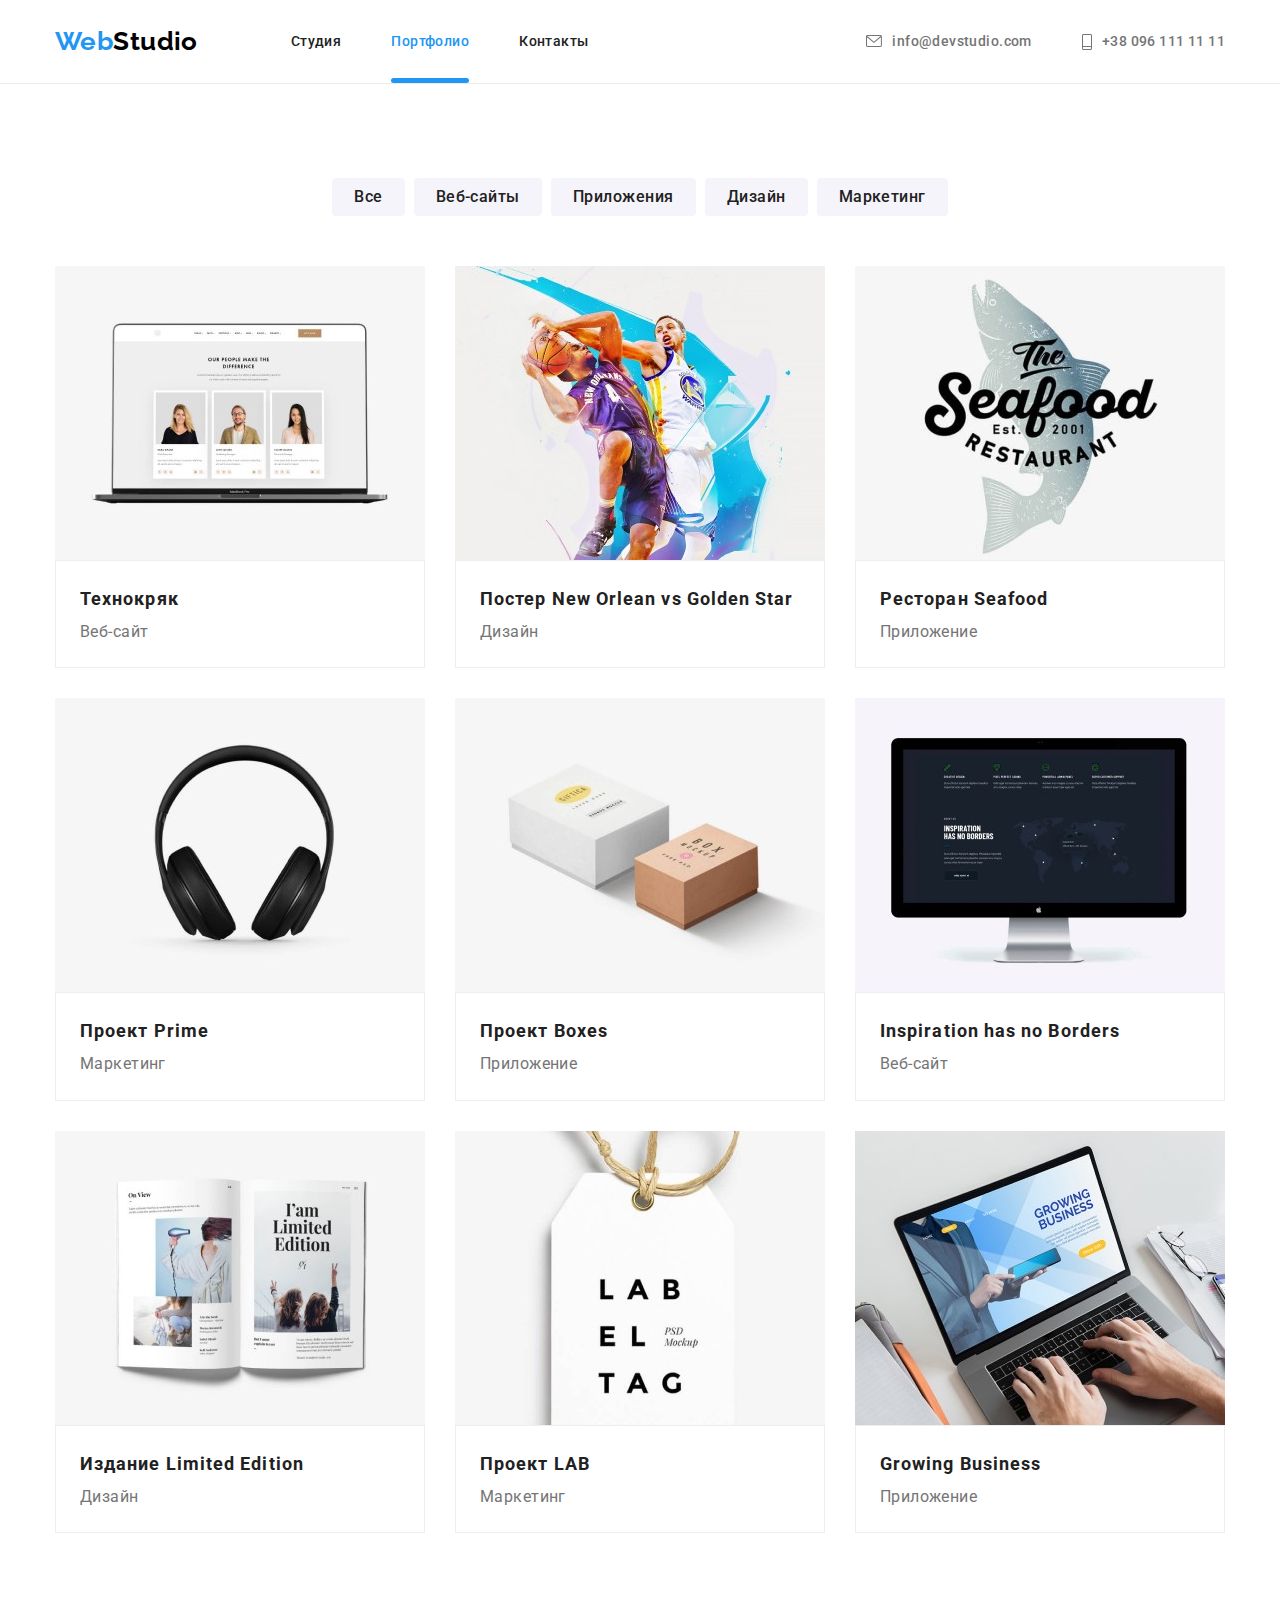
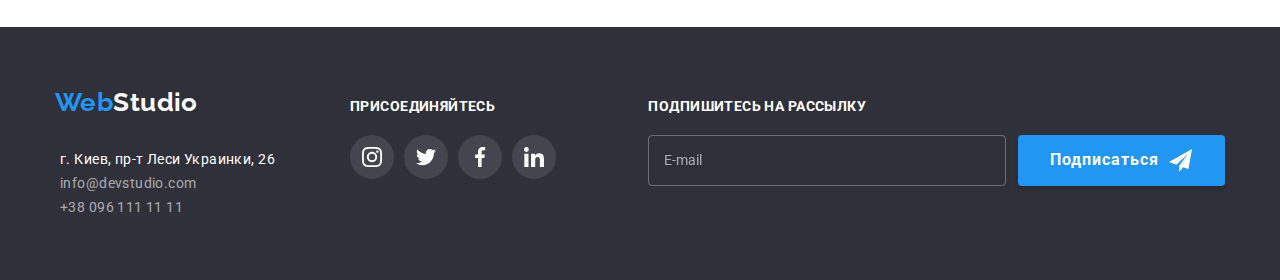
==== commit fd564398: "add" ====
--- a/portfolio.html
+++ b/portfolio.html
@@ -31,10 +31,12 @@
         <nav class="nav">
           <ul class="nav__list list">
             <li class="nav__item">
-              <a class="nav__link link hover--brand-color nav_active" href="./index.html">Студия</a>
+              <a class="nav__link link hover--brand-color" href="./index.html">Студия</a>
             </li>
             <li class="nav__item">
-              <a class="nav__link link hover--brand-color" href="./portfolio.html">Портфолио</a>
+              <a class="nav__link link hover--brand-color nav_active" href="./portfolio.html"
+                >Портфолио</a
+              >
             </li>
             <li class="nav__item">
               <a class="nav__link link hover--brand-color" href="#">Контакты</a>
@@ -83,13 +85,33 @@
             <li class="projects-item card-item">
               <a class="link projects-link" href="/">
                 <div class="projects-thumb">
-                  <img
-                    class="projects-img"
-                    src="./images/projects/img1.jpg"
-                    width="370"
-                    height="294"
-                    alt="Веб-сайт Технокряк"
-                  />
+                  <picture>
+                    <source
+                      media="(min-width: 1200px)"
+                      srcset="
+                        ./images/projects/img-1@1x_l.jpg 1x,
+                        ./images/projects/img-1@2x_l.jpg 2x
+                      "
+                      type="image/jpg" />
+                    <source
+                      media="(min-width: 768px)"
+                      srcset="
+                        ./images/projects/img-1@1x_m.jpg 1x,
+                        ./images/projects/img-1@2x_m.jpg 2x
+                      "
+                      type="image/jpg" />
+                    <source
+                      media="(max-width: 767px)"
+                      srcset="
+                        ./images/projects/img-1@1x_s.jpg 1x,
+                        ./images/projects/img-1@2x_s.jpg 2x
+                      "
+                      type="image/jpg" />
+                    <img
+                      class="projects-img"
+                      src="./images/projects/img-1@1x_s.jpg"
+                      alt="Веб-сайт Технокряк"
+                  /></picture>
                   <p class="projects-overlay">
                     Ресурс предлагает комплексные предложения с разным уровнем функционала и
                     сервисов. Все это позволит посетителю получить исчерпывающие сведения<br />о
@@ -105,13 +127,33 @@
             <li class="projects-item card-item">
               <a class="link projects-link" href="/">
                 <div class="projects-thumb">
-                  <img
-                    class="projects-img"
-                    src="./images/projects/img2.jpg"
-                    width="370"
-                    height="294"
-                    alt="Дизайн Постер New Orlean vs Golden Star"
-                  />
+                  <picture>
+                    <source
+                      media="(min-width: 1200px)"
+                      srcset="
+                        ./images/projects/img-2@1x_l.jpg 1x,
+                        ./images/projects/img-2@2x_l.jpg 2x
+                      "
+                      type="image/jpg" />
+                    <source
+                      media="(min-width: 768px)"
+                      srcset="
+                        ./images/projects/img-2@1x_m.jpg 1x,
+                        ./images/projects/img-2@2x_m.jpg 2x
+                      "
+                      type="image/jpg" />
+                    <source
+                      media="(max-width: 767px)"
+                      srcset="
+                        ./images/projects/img-2@1x_s.jpg 1x,
+                        ./images/projects/img-2@2x_s.jpg 2x
+                      "
+                      type="image/jpg" />
+                    <img
+                      class="projects-img"
+                      src="./images/projects/img-2@1x_s.jpg"
+                      alt="Дизайн Постер New Orlean vs Golden Star"
+                  /></picture>
                   <p class="projects-overlay">
                     Ресурс предлагает комплексные предложения с разным уровнем функционала и
                     сервисов. Все это позволит посетителю получить исчерпывающие сведения<br />о
@@ -127,13 +169,33 @@
             <li class="projects-item card-item">
               <a class="link projects-link" href="/">
                 <div class="projects-thumb">
-                  <img
-                    class="projects-img"
-                    src="./images/projects/img3.jpg"
-                    width="370"
-                    height="294"
-                    alt="Приложение Ресторан Seafood"
-                  />
+                  <picture>
+                    <source
+                      media="(min-width: 1200px)"
+                      srcset="
+                        ./images/projects/img-3@1x_l.jpg 1x,
+                        ./images/projects/img-3@2x_l.jpg 2x
+                      "
+                      type="image/jpg" />
+                    <source
+                      media="(min-width: 768px)"
+                      srcset="
+                        ./images/projects/img-3@1x_m.jpg 1x,
+                        ./images/projects/img-3@2x_m.jpg 2x
+                      "
+                      type="image/jpg" />
+                    <source
+                      media="(max-width: 767px)"
+                      srcset="
+                        ./images/projects/img-3@1x_s.jpg 1x,
+                        ./images/projects/img-3@2x_s.jpg 2x
+                      "
+                      type="image/jpg" />
+                    <img
+                      class="projects-img"
+                      src="./images/projects/img-3@1x_s.jpg"
+                      alt="Приложение Ресторан Seafood"
+                  /></picture>
                   <p class="projects-overlay">
                     Ресурс предлагает комплексные предложения с разным уровнем функционала и
                     сервисов. Все это позволит посетителю получить исчерпывающие сведения<br />о
@@ -149,13 +211,33 @@
             <li class="projects-item card-item">
               <a class="link projects-link" href="/">
                 <div class="projects-thumb">
-                  <img
-                    class="projects-img"
-                    src="./images/projects/img4.jpg"
-                    width="370"
-                    height="294"
-                    alt="Маркетинг Проект Prime"
-                  />
+                  <picture>
+                    <source
+                      media="(min-width: 1200px)"
+                      srcset="
+                        ./images/projects/img-4@1x_l.jpg 1x,
+                        ./images/projects/img-4@2x_l.jpg 2x
+                      "
+                      type="image/jpg" />
+                    <source
+                      media="(min-width: 768px)"
+                      srcset="
+                        ./images/projects/img-4@1x_m.jpg 1x,
+                        ./images/projects/img-4@2x_m.jpg 2x
+                      "
+                      type="image/jpg" />
+                    <source
+                      media="(max-width: 767px)"
+                      srcset="
+                        ./images/projects/img-4@1x_s.jpg 1x,
+                        ./images/projects/img-4@2x_s.jpg 2x
+                      "
+                      type="image/jpg" />
+                    <img
+                      class="projects-img"
+                      src="./images/projects/img-4@1x_s.jpg"
+                      alt="Маркетинг Проект Prime"
+                  /></picture>
                   <p class="projects-overlay">
                     Ресурс предлагает комплексные предложения с разным уровнем функционала и
                     сервисов. Все это позволит посетителю получить исчерпывающие сведения<br />о
@@ -171,13 +253,33 @@
             <li class="projects-item card-item">
               <a class="link projects-link" href="/">
                 <div class="projects-thumb">
-                  <img
-                    class="projects-img"
-                    src="./images/projects/img5.jpg"
-                    width="370"
-                    height="294"
-                    alt="Приложение Проект Boxes"
-                  />
+                  <picture>
+                    <source
+                      media="(min-width: 1200px)"
+                      srcset="
+                        ./images/projects/img-5@1x_l.jpg 1x,
+                        ./images/projects/img-5@2x_l.jpg 2x
+                      "
+                      type="image/jpg" />
+                    <source
+                      media="(min-width: 768px)"
+                      srcset="
+                        ./images/projects/img-5@1x_m.jpg 1x,
+                        ./images/projects/img-5@2x_m.jpg 2x
+                      "
+                      type="image/jpg" />
+                    <source
+                      media="(max-width: 767px)"
+                      srcset="
+                        ./images/projects/img-5@1x_s.jpg 1x,
+                        ./images/projects/img-5@2x_s.jpg 2x
+                      "
+                      type="image/jpg" />
+                    <img
+                      class="projects-img"
+                      src="./images/projects/img-5@1x_s.jpg"
+                      alt="Приложение Проект Boxes"
+                  /></picture>
                   <p class="projects-overlay">
                     Ресурс предлагает комплексные предложения с разным уровнем функционала и
                     сервисов. Все это позволит посетителю получить исчерпывающие сведения<br />о
@@ -193,13 +295,35 @@
             <li class="projects-item card-item">
               <a class="link projects-link" href="/">
                 <div class="projects-thumb">
-                  <img
-                    class="projects-img"
-                    src="./images/projects/img6.jpg"
-                    width="370"
-                    height="294"
-                    alt="Веб-сайт Inspiration has no Borders"
-                  />
+                  <picture>
+                    <source
+                      media="(min-width: 1200px)"
+                      srcset="
+                        ./images/projects/img-6@1x_l.jpg 1x,
+                        ./images/projects/img-6@2x_l.jpg 2x
+                      "
+                      type="image/jpg" />
+                    <source
+                      media="(min-width: 768px)"
+                      srcset="
+                        ./images/projects/img-6@1x_m.jpg 1x,
+                        ./images/projects/img-6@2x_m.jpg 2x
+                      "
+                      type="image/jpg" />
+                    <source
+                      media="(max-width: 767px)"
+                      srcset="
+                        ./images/projects/img-6@1x_s.jpg 1x,
+                        ./images/projects/img-6@2x_s.jpg 2x
+                      "
+                      type="image/jpg" />
+                    <img
+                      class="projects-img"
+                      src="./images/projects/img-6@1x_s.jpg"
+                      width="370"
+                      height="294"
+                      alt="Веб-сайт Inspiration has no Borders"
+                  /></picture>
                   <p class="projects-overlay">
                     Ресурс предлагает комплексные предложения с разным уровнем функционала и
                     сервисов. Все это позволит посетителю получить исчерпывающие сведения<br />о
@@ -215,13 +339,33 @@
             <li class="projects-item card-item">
               <a class="link projects-link" href="/">
                 <div class="projects-thumb">
-                  <img
-                    class="projects-img"
-                    src="./images/projects/img7.jpg"
-                    width="370"
-                    height="294"
-                    alt="Дизайн Издание Limited Edition"
-                  />
+                  <picture>
+                    <source
+                      media="(min-width: 1200px)"
+                      srcset="
+                        ./images/projects/img-7@1x_l.jpg 1x,
+                        ./images/projects/img-7@2x_l.jpg 2x
+                      "
+                      type="image/jpg" />
+                    <source
+                      media="(min-width: 768px)"
+                      srcset="
+                        ./images/projects/img-7@1x_m.jpg 1x,
+                        ./images/projects/img-7@2x_m.jpg 2x
+                      "
+                      type="image/jpg" />
+                    <source
+                      media="(max-width: 767px)"
+                      srcset="
+                        ./images/projects/img-7@1x_s.jpg 1x,
+                        ./images/projects/img-7@2x_s.jpg 2x
+                      "
+                      type="image/jpg" />
+                    <img
+                      class="projects-img"
+                      src="./images/projects/img-7@1x_s.jpg"
+                      alt="Дизайн Издание Limited Edition"
+                  /></picture>
                   <p class="projects-overlay">
                     Ресурс предлагает комплексные предложения с разным уровнем функционала и
                     сервисов. Все это позволит посетителю получить исчерпывающие сведения<br />о
@@ -237,13 +381,33 @@
             <li class="projects-item card-item">
               <a class="link projects-link" href="/">
                 <div class="projects-thumb">
-                  <img
-                    class="projects-img"
-                    src="./images/projects/img8.jpg"
-                    width="370"
-                    height="294"
-                    alt="Маркетинг Проект LAB"
-                  />
+                  <picture>
+                    <source
+                      media="(min-width: 1200px)"
+                      srcset="
+                        ./images/projects/img-8@1x_l.jpg 1x,
+                        ./images/projects/img-8@2x_l.jpg 2x
+                      "
+                      type="image/jpg" />
+                    <source
+                      media="(min-width: 768px)"
+                      srcset="
+                        ./images/projects/img-8@1x_m.jpg 1x,
+                        ./images/projects/img-8@2x_m.jpg 2x
+                      "
+                      type="image/jpg" />
+                    <source
+                      media="(max-width: 767px)"
+                      srcset="
+                        ./images/projects/img-8@1x_s.jpg 1x,
+                        ./images/projects/img-8@2x_s.jpg 2x
+                      "
+                      type="image/jpg" />
+                    <img
+                      class="projects-img"
+                      src="./images/projects/img-8@1x_s.jpg"
+                      alt="Маркетинг Проект LAB"
+                  /></picture>
                   <p class="projects-overlay">
                     Ресурс предлагает комплексные предложения с разным уровнем функционала и
                     сервисов. Все это позволит посетителю получить исчерпывающие сведения<br />о
@@ -259,13 +423,33 @@
             <li class="projects-item card-item">
               <a class="link projects-link" href="/">
                 <div class="projects-thumb">
-                  <img
-                    class="projects-img"
-                    src="./images/projects/img9.jpg"
-                    width="370"
-                    height="294"
-                    alt="Приложение Growing Business"
-                  />
+                  <picture>
+                    <source
+                      media="(min-width: 1200px)"
+                      srcset="
+                        ./images/projects/img-9@1x_l.jpg 1x,
+                        ./images/projects/img-9@2x_l.jpg 2x
+                      "
+                      type="image/jpg" />
+                    <source
+                      media="(min-width: 768px)"
+                      srcset="
+                        ./images/projects/img-9@1x_m.jpg 1x,
+                        ./images/projects/img-9@2x_m.jpg 2x
+                      "
+                      type="image/jpg" />
+                    <source
+                      media="(max-width: 767px)"
+                      srcset="
+                        ./images/projects/img-9@1x_s.jpg 1x,
+                        ./images/projects/img-9@2x_s.jpg 2x
+                      "
+                      type="image/jpg" />
+                    <img
+                      class="projects-img"
+                      src="./images/projects/img-9@1x_s.jpg"
+                      alt="Приложение Growing Business"
+                  /></picture>
                   <p class="projects-overlay">
                     Ресурс предлагает комплексные предложения с разным уровнем функционала и
                     сервисов. Все это позволит посетителю получить исчерпывающие сведения<br />о
--- a/css/main.css
+++ b/css/main.css
@@ -51,6 +51,10 @@
   display: block;
   max-width: 100%;
   height: auto;
+  -o-object-fit: cover;
+     object-fit: cover;
+  -o-object-position: center;
+     object-position: center;
 }
 
 .link {
@@ -556,15 +560,15 @@
   visibility: hidden;
   opacity: 0;
   transform: translatex(100%);
+  transition-property: transform;
+  transition-duration: var(--transition-duration);
+  transition-timing-function: var(--timing-function);
 }
 
 .menu.is-open {
   visibility: visible;
   opacity: 1;
   transform: translatex(0);
-  transition-property: transform;
-  transition-duration: var(--transition-duration);
-  transition-timing-function: var(--timing-function);
 }
 
 .menu {
@@ -689,18 +693,12 @@
 }
 
 .work {
-  position: absolute;
-  width: 1px;
-  height: 1px;
-  margin: -1px;
-  padding: 0;
-  overflow: hidden;
-  border: 0;
-  clip: rect(0 0 0 0);
+  display: none;
 }
 @media screen and (min-width: 1200px) {
   .work {
     padding-top: 0;
+    display: block;
   }
 }
 
@@ -966,10 +964,30 @@
   height: 600px;
   margin-left: auto;
   margin-right: auto;
-  background-image: linear-gradient(to right, rgba(47, 48, 58, 0.4), rgba(47, 48, 58, 0.4)), url("../images/Img-backgraund.jpg");
   background-repeat: no-repeat;
   background-position: center;
   background-size: cover;
+  background-image: linear-gradient(to right, rgba(47, 48, 58, 0.4), rgba(47, 48, 58, 0.4)), url("../images/background/img@1x_s.jpg");
+}
+@media screen and (min-width: 768px) {
+  .overlay {
+    background-image: linear-gradient(to right, rgba(47, 48, 58, 0.4), rgba(47, 48, 58, 0.4)), url("../images/background/img@1x_m.jpg");
+  }
+}
+@media screen and (min-width: 768px) and (min-device-pixel-ratio: 2), screen and (min-width: 768px) and (-webkit-min-device-pixel-ratio: 2), screen and (min-width: 768px) and (min-resolution: 192dpi), screen and (min-width: 768px) and (min-resolution: 2dppx) {
+  .overlay {
+    background-image: linear-gradient(to right, rgba(47, 48, 58, 0.4), rgba(47, 48, 58, 0.4)), url("../images/background/img@2x_m.jpg");
+  }
+}
+@media screen and (min-width: 1200px) {
+  .overlay {
+    background-image: linear-gradient(to right, rgba(47, 48, 58, 0.4), rgba(47, 48, 58, 0.4)), url("../images/background/img@1x_l.jpg");
+  }
+}
+@media screen and (min-width: 1200px) and (min-device-pixel-ratio: 2), screen and (min-width: 1200px) and (-webkit-min-device-pixel-ratio: 2), screen and (min-width: 1200px) and (min-resolution: 192dpi), screen and (min-width: 1200px) and (min-resolution: 2dppx) {
+  .overlay {
+    background-image: linear-gradient(to right, rgba(47, 48, 58, 0.4), rgba(47, 48, 58, 0.4)), url("../images/background/img@2x_l.jpg");
+  }
 }
 
 .hero-container {
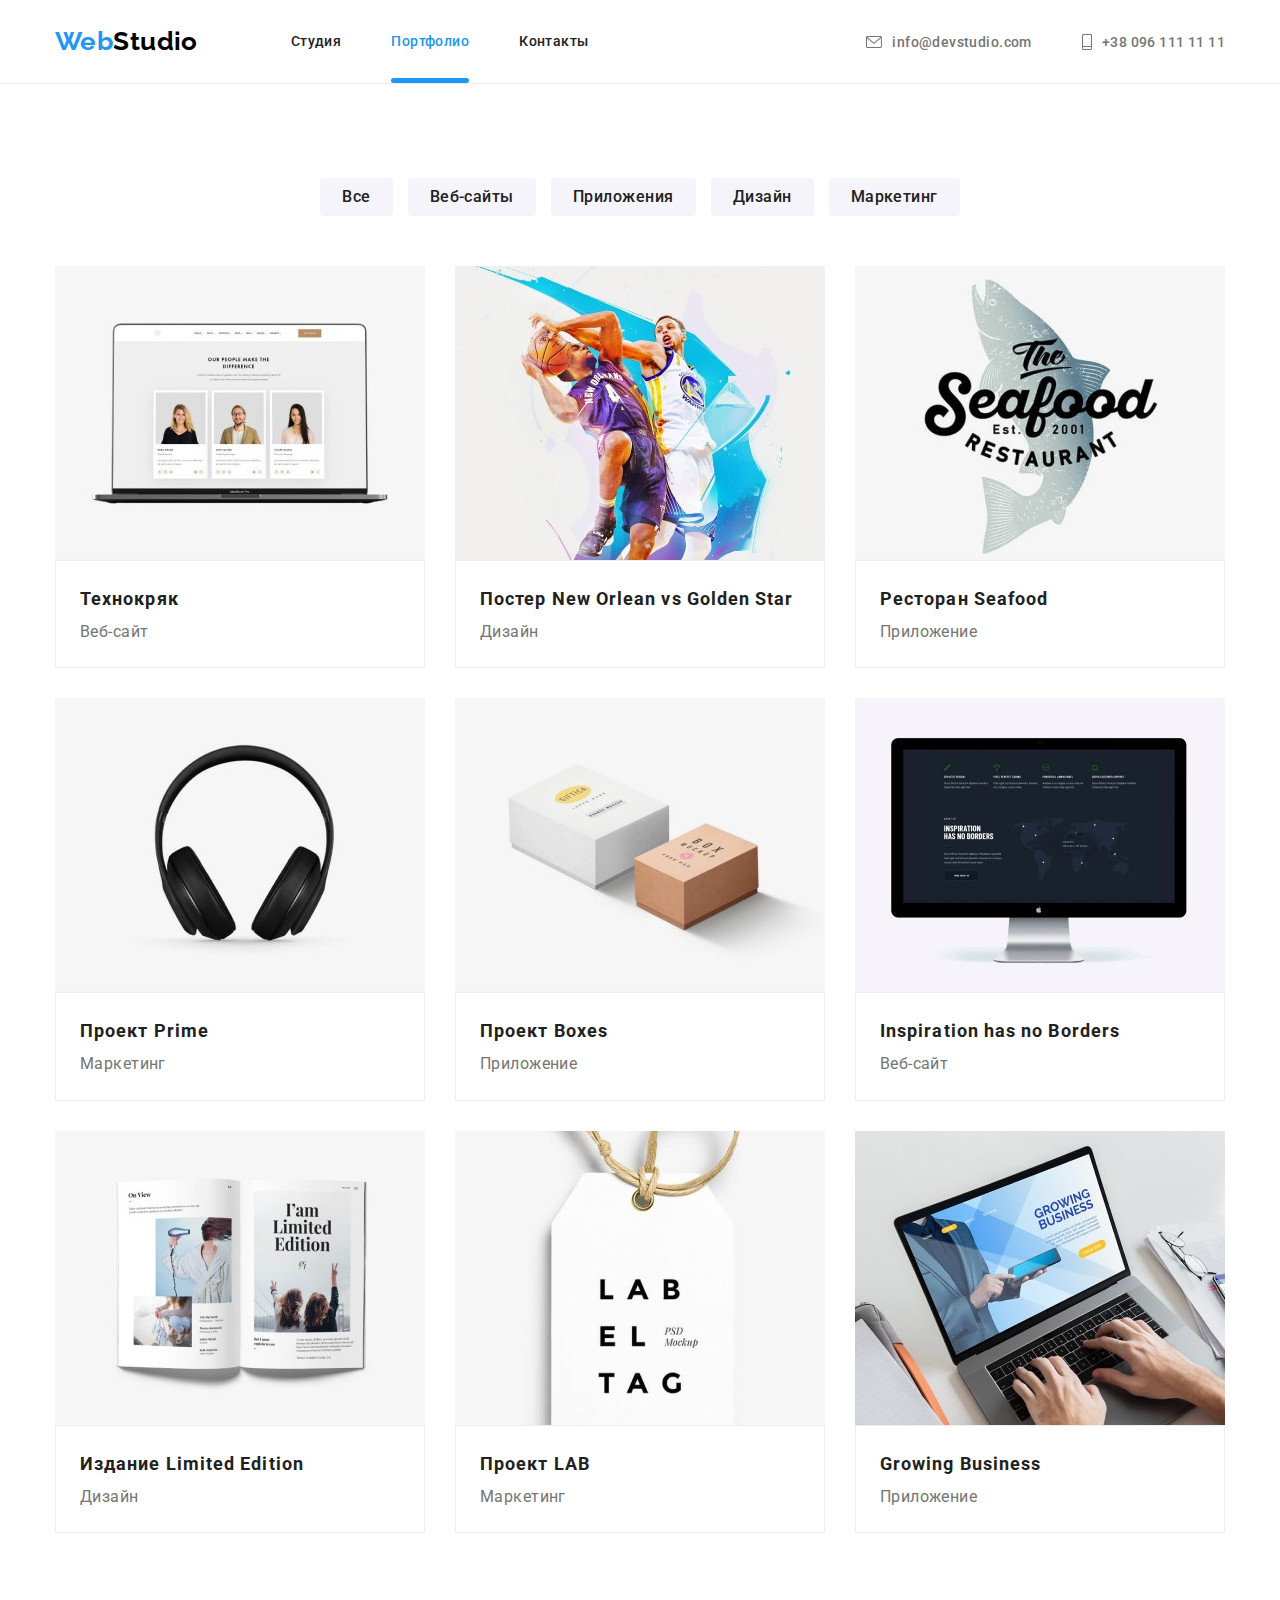
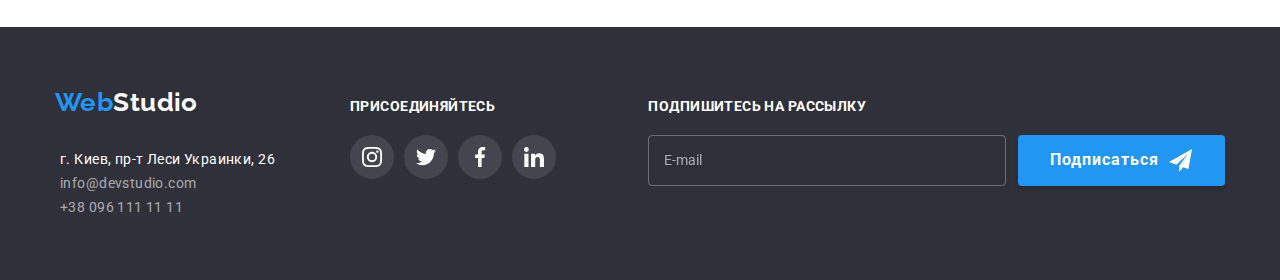
==== commit 3cd1ef3e: "add" ====
--- a/portfolio.html
+++ b/portfolio.html
@@ -66,7 +66,7 @@
       <section class="projects section">
         <h1 class="hidden">Портфолио</h1>
         <div class="container">
-          <ul class="filters-list list card-set">
+          <ul class="filters-list list">
             <li class="filters-item"><button class="btn-filters" type="button">Все</button></li>
             <li class="filters-item">
               <button class="btn-filters" type="button">Веб-сайты</button>
@@ -549,7 +549,7 @@
           <a href="./index.html" class="menu__nav-link link">Студия</a>
         </li>
         <li class="menu__nav-item">
-          <a href="./portfolio.html" class="menu__nav-link link">Портфолио</a>
+          <a href="./portfolio.html" class="menu__nav-link menu__active link">Портфолио</a>
         </li>
         <li class="menu__nav-item"><a href="#" class="menu__nav-link link">Контакты</a></li>
       </ul>
--- a/css/main.css
+++ b/css/main.css
@@ -10,7 +10,7 @@
   --background-color4: #e5e5e5;
   --icon-color: #afb1b8;
   --card-gap: 30px;
-  --card-item: 3;
+  --card-item: 1;
   --timing-function: cubic-bezier(0.4, 0, 0.2, 1);
   --transition-duration: 250ms;
 }
@@ -118,15 +118,12 @@
 .filters-list {
   display: flex;
   flex-wrap: wrap;
-  --card-gap: 9px;
+  row-gap: 9px;
+  -moz-column-gap: 15px;
+       column-gap: 15px;
   margin-bottom: 50px;
 }
 @media screen and (min-width: 768px) {
-  .filters-list {
-    justify-content: center;
-  }
-}
-@media screen and (min-width: 1200px) {
   .filters-list {
     justify-content: center;
   }
@@ -222,6 +219,7 @@
   transition-property: opacity, visibility;
   transition-duration: var(--transition-duration);
   transition-timing-function: var(--timing-function);
+  overflow-y: scroll;
 }
 
 .backdrop.is-hidden {
@@ -253,6 +251,8 @@
     display: flex;
     flex-direction: column;
     margin-left: auto;
+    font-size: 12px;
+    line-height: 1.1666666667;
   }
 }
 @media screen and (min-width: 1200px) {
@@ -260,6 +260,8 @@
     display: flex;
     flex-direction: row;
     margin-left: auto;
+    font-size: 14px;
+    line-height: 1.1428571429;
   }
 }
 
@@ -282,19 +284,26 @@
 }
 
 .modal {
-  position: fixed;
+  position: absolute;
   padding: 40px 40px;
   top: 50%;
   left: 50%;
   transform: translate(-50%, -50%);
-  min-width: 450px;
-  min-height: 609px;
+  max-width: 450px;
+  width: 100%;
+  max-height: 609px;
   background-color: var(--background-color1);
   box-shadow: 0px 1px 3px rgba(0, 0, 0, 0.12), 0px 1px 1px rgba(0, 0, 0, 0.14), 0px 2px 1px rgba(0, 0, 0, 0.2);
   border-radius: 4px;
   transition-property: transform;
   transition-duration: var(--transition-duration);
   transition-timing-function: var(--timing-function);
+}
+@media screen and (max-height: 480px) {
+  .modal {
+    padding-top: 10px;
+    padding-bottom: 10px;
+  }
 }
 @media screen and (min-width: 1200px) {
   .modal {
@@ -374,6 +383,7 @@
 
 .checkbox-icon {
   display: inline-block;
+  flex-shrink: 0;
   width: 16px;
   height: 15px;
   border: 2px solid var(--text-color);
@@ -419,6 +429,11 @@
   margin-bottom: 20px;
   line-height: 1.14em;
   letter-spacing: 0.01em;
+}
+@media screen and (max-height: 480px) {
+  .comment-form {
+    height: 60px;
+  }
 }
 
 .text-label {
@@ -522,6 +537,7 @@
 }
 
 .menu-btn {
+  padding: 0;
   margin-left: auto;
   display: inline-flex;
   align-items: center;
@@ -531,6 +547,9 @@
   background-color: transparent;
   border: none;
   cursor: pointer;
+  transition-property: fill;
+  transition-duration: var(--transition-duration);
+  transition-timing-function: var(--timing-function);
 }
 @media screen and (min-width: 768px) {
   .menu-btn {
@@ -543,8 +562,13 @@
   }
 }
 
-.menu-btn:active {
+.menu-btn:hover,
+.menu-btn:focus {
   fill: var(--brand-color);
+}
+
+.menu__active {
+  color: var(--brand-color);
 }
 
 .menu {
@@ -585,11 +609,11 @@
   background: var(--background-color1);
   border: none;
   cursor: pointer;
-  transition-property: fill, border;
-  transition-duration: var(--transition-duration);
-  transition-timing-function: var(--timing-function);
-}
-.menu__close:active {
+  transition-property: fill;
+  transition-duration: var(--transition-duration);
+  transition-timing-function: var(--timing-function);
+}
+.menu__close:hover, .menu__close:focus {
   fill: var(--brand-color);
 }
 .menu__nav-list {
@@ -605,7 +629,7 @@
   display: flex;
   flex-direction: column;
   gap: 32px;
-  margin-bottom: auto;
+  margin-bottom: 64px;
 }
 .menu__contacts-tel {
   font-size: 34px;
@@ -658,7 +682,6 @@
 }
 
 .skills__list {
-  --card-item: 1;
   padding-top: 0;
 }
 @media screen and (min-width: 768px) {
@@ -684,6 +707,7 @@
 }
 
 .skills__title {
+  text-align: center;
   margin-bottom: 10px;
   font-weight: 700;
   font-size: 14px;
@@ -691,12 +715,18 @@
   text-transform: uppercase;
   color: var(--text-color);
 }
+@media screen and (min-width: 768px) {
+  .skills__title {
+    text-align: left;
+  }
+}
 
 .work {
   display: none;
 }
 @media screen and (min-width: 1200px) {
   .work {
+    --card-item: 3;
     padding-top: 0;
     display: block;
   }
@@ -724,7 +754,6 @@
 }
 
 .team__item {
-  --card-item: 1;
   text-align: center;
   background-color: var(--background-color1);
   box-shadow: 0px 1px 3px rgba(0, 0, 0, 0.12), 0px 1px 1px rgba(0, 0, 0, 0.14), 0px 2px 1px rgba(0, 0, 0, 0.2);
@@ -761,6 +790,7 @@
 }
 
 .client-list {
+  justify-content: center;
   --card-item: 2;
 }
 @media screen and (min-width: 768px) {
@@ -778,7 +808,7 @@
   display: flex;
   align-items: center;
   justify-content: center;
-  padding: 16px 30px;
+  padding: 16px 0;
   border: 1px solid var(--icon-color);
   border-radius: 5px;
   fill: var(--icon-color);
@@ -916,7 +946,7 @@
 }
 
 .input-email {
-  min-width: 450px;
+  min-width: 100%;
   min-height: 50px;
   padding: 15px;
   background: none;
@@ -961,7 +991,6 @@
 
 .overlay {
   max-width: 1600px;
-  height: 600px;
   margin-left: auto;
   margin-right: auto;
   background-repeat: no-repeat;
@@ -969,6 +998,11 @@
   background-size: cover;
   background-image: linear-gradient(to right, rgba(47, 48, 58, 0.4), rgba(47, 48, 58, 0.4)), url("../images/background/img@1x_s.jpg");
 }
+@media (min-device-pixel-ratio: 2), (-webkit-min-device-pixel-ratio: 2), (min-resolution: 192dpi), (min-resolution: 2dppx) {
+  .overlay {
+    background-image: linear-gradient(to right, rgba(47, 48, 58, 0.4), rgba(47, 48, 58, 0.4)), url("../images/background/img@2x_s.jpg");
+  }
+}
 @media screen and (min-width: 768px) {
   .overlay {
     background-image: linear-gradient(to right, rgba(47, 48, 58, 0.4), rgba(47, 48, 58, 0.4)), url("../images/background/img@1x_m.jpg");
@@ -997,15 +1031,18 @@
 .hero-title {
   margin-bottom: 30px;
   font-weight: 900;
-  font-size: 44px;
-  line-height: 1.4;
+  font-size: 26px;
+  line-height: 1.6153846154;
   letter-spacing: 0.06em;
   text-transform: uppercase;
 }
-
-.projects-item {
-  --card-item: 1;
-}
+@media screen and (min-width: 1200px) {
+  .hero-title {
+    font-size: 44px;
+    line-height: 1.3636363636;
+  }
+}
+
 @media screen and (min-width: 768px) {
   .projects-item {
     --card-item: 2;
@@ -1018,7 +1055,9 @@
 }
 
 .projects-link {
-  display: block;
+  display: flex;
+  flex-direction: column;
+  height: 100%;
   transition-property: box-shadow;
   transition-duration: var(--transition-duration);
   transition-timing-function: var(--timing-function);
@@ -1055,9 +1094,11 @@
   transition-property: transform;
   transition-duration: var(--transition-duration);
   transition-timing-function: var(--timing-function);
+  overflow: auto;
 }
 
 .projects-wrapper {
+  flex-grow: 1;
   padding: 20px 24px;
   font-size: 16px;
   line-height: 1.9;
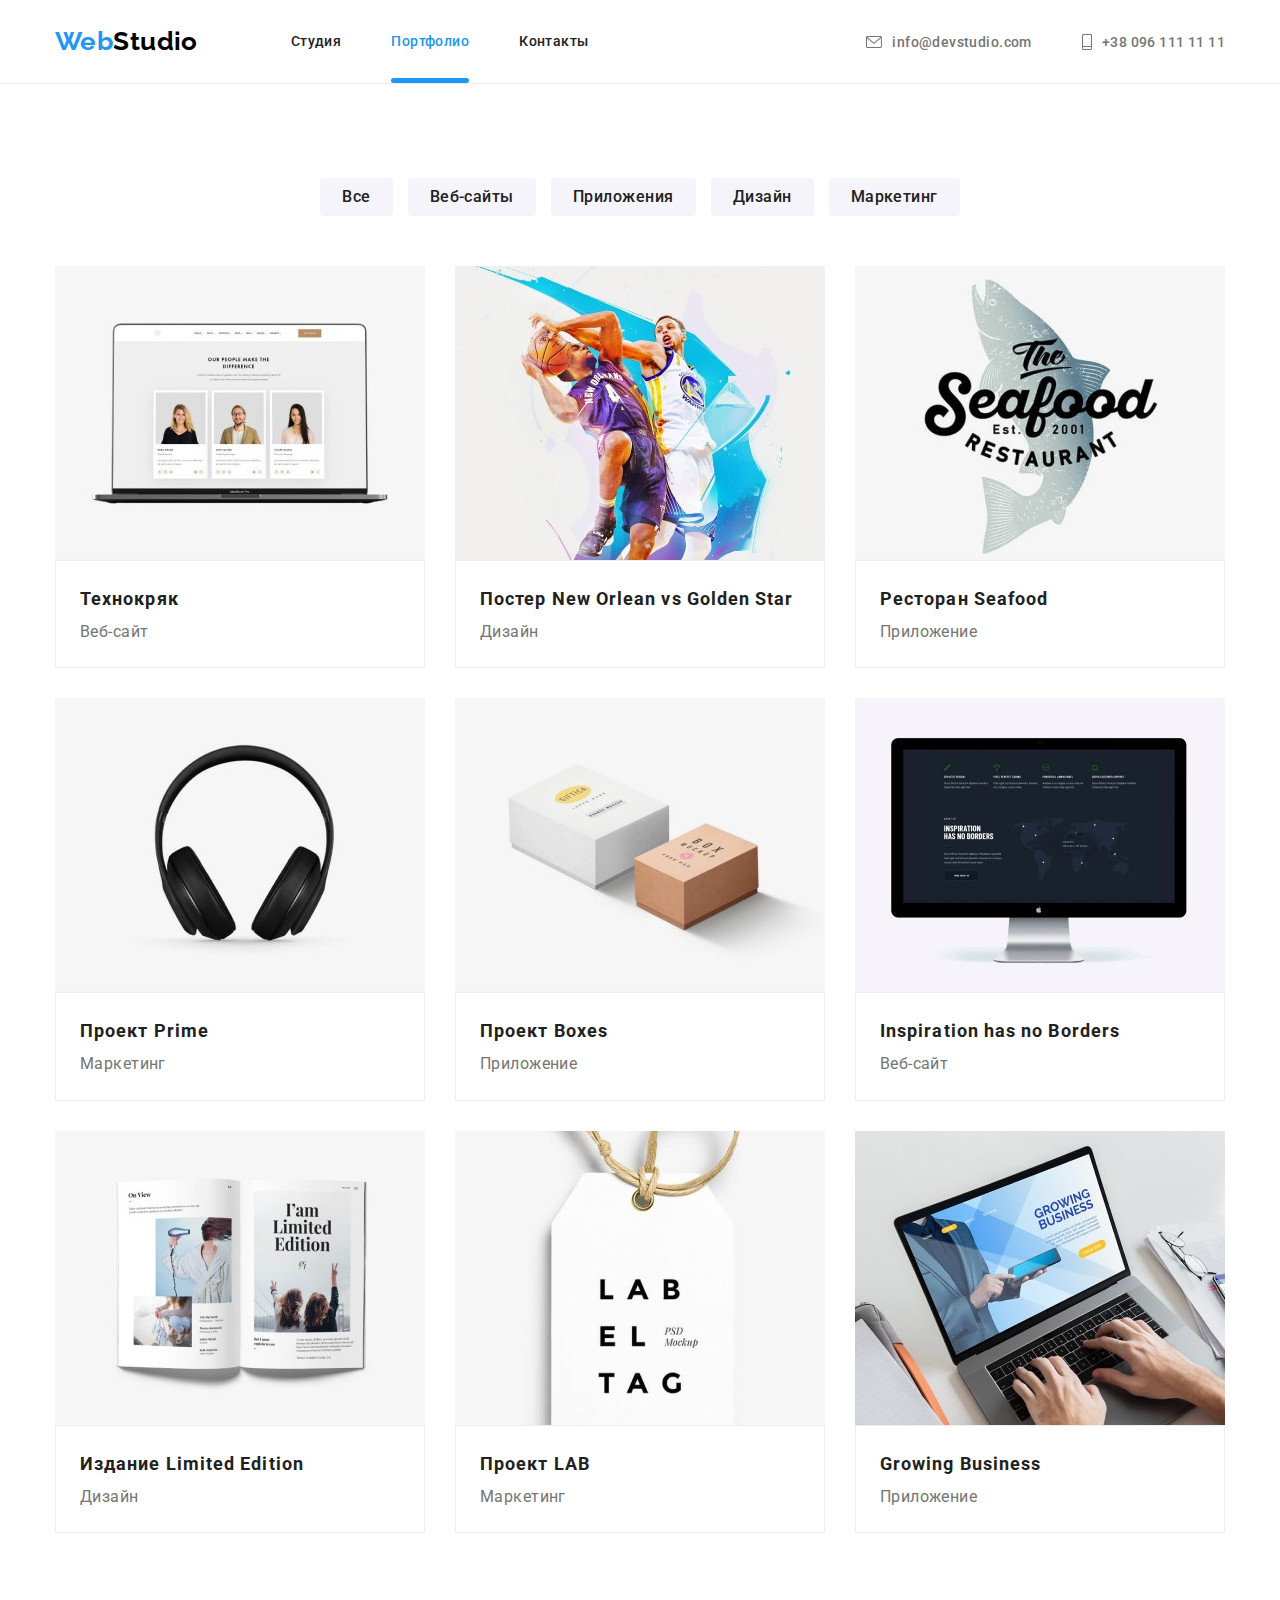
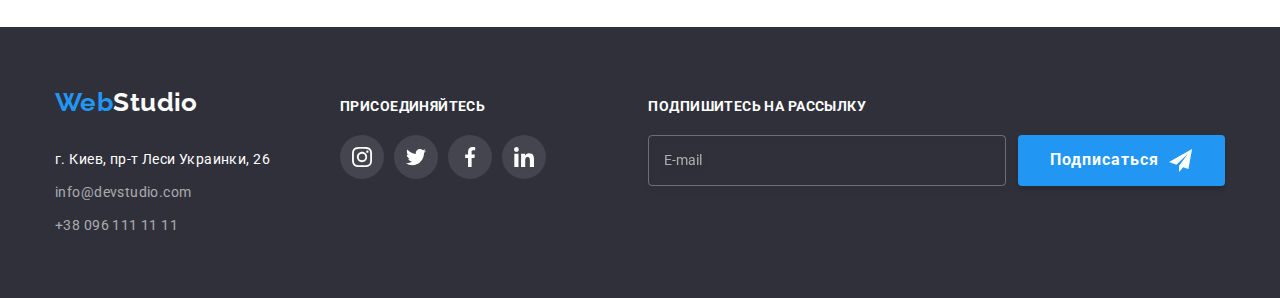
==== commit c48e5ba4: "add" ====
--- a/portfolio.html
+++ b/portfolio.html
@@ -92,25 +92,27 @@
                         ./images/projects/img-1@1x_l.jpg 1x,
                         ./images/projects/img-1@2x_l.jpg 2x
                       "
-                      type="image/jpg" />
+                      type="image/jpeg" />
                     <source
                       media="(min-width: 768px)"
                       srcset="
                         ./images/projects/img-1@1x_m.jpg 1x,
                         ./images/projects/img-1@2x_m.jpg 2x
                       "
-                      type="image/jpg" />
+                      type="image/jpeg" />
                     <source
                       media="(max-width: 767px)"
                       srcset="
                         ./images/projects/img-1@1x_s.jpg 1x,
                         ./images/projects/img-1@2x_s.jpg 2x
                       "
-                      type="image/jpg" />
+                      type="image/jpeg" />
                     <img
                       class="projects-img"
                       src="./images/projects/img-1@1x_s.jpg"
                       alt="Веб-сайт Технокряк"
+                      width="450"
+                      height="294"
                   /></picture>
                   <p class="projects-overlay">
                     Ресурс предлагает комплексные предложения с разным уровнем функционала и
@@ -134,25 +136,27 @@
                         ./images/projects/img-2@1x_l.jpg 1x,
                         ./images/projects/img-2@2x_l.jpg 2x
                       "
-                      type="image/jpg" />
+                      type="image/jpeg" />
                     <source
                       media="(min-width: 768px)"
                       srcset="
                         ./images/projects/img-2@1x_m.jpg 1x,
                         ./images/projects/img-2@2x_m.jpg 2x
                       "
-                      type="image/jpg" />
+                      type="image/jpeg" />
                     <source
                       media="(max-width: 767px)"
                       srcset="
                         ./images/projects/img-2@1x_s.jpg 1x,
                         ./images/projects/img-2@2x_s.jpg 2x
                       "
-                      type="image/jpg" />
+                      type="image/jpeg" />
                     <img
                       class="projects-img"
                       src="./images/projects/img-2@1x_s.jpg"
                       alt="Дизайн Постер New Orlean vs Golden Star"
+                      width="450"
+                      height="294"
                   /></picture>
                   <p class="projects-overlay">
                     Ресурс предлагает комплексные предложения с разным уровнем функционала и
@@ -176,25 +180,27 @@
                         ./images/projects/img-3@1x_l.jpg 1x,
                         ./images/projects/img-3@2x_l.jpg 2x
                       "
-                      type="image/jpg" />
+                      type="image/jpeg" />
                     <source
                       media="(min-width: 768px)"
                       srcset="
                         ./images/projects/img-3@1x_m.jpg 1x,
                         ./images/projects/img-3@2x_m.jpg 2x
                       "
-                      type="image/jpg" />
+                      type="image/jpeg" />
                     <source
                       media="(max-width: 767px)"
                       srcset="
                         ./images/projects/img-3@1x_s.jpg 1x,
                         ./images/projects/img-3@2x_s.jpg 2x
                       "
-                      type="image/jpg" />
+                      type="image/jpeg" />
                     <img
                       class="projects-img"
                       src="./images/projects/img-3@1x_s.jpg"
                       alt="Приложение Ресторан Seafood"
+                      width="450"
+                      height="294"
                   /></picture>
                   <p class="projects-overlay">
                     Ресурс предлагает комплексные предложения с разным уровнем функционала и
@@ -218,25 +224,27 @@
                         ./images/projects/img-4@1x_l.jpg 1x,
                         ./images/projects/img-4@2x_l.jpg 2x
                       "
-                      type="image/jpg" />
+                      type="image/jpeg" />
                     <source
                       media="(min-width: 768px)"
                       srcset="
                         ./images/projects/img-4@1x_m.jpg 1x,
                         ./images/projects/img-4@2x_m.jpg 2x
                       "
-                      type="image/jpg" />
+                      type="image/jpeg" />
                     <source
                       media="(max-width: 767px)"
                       srcset="
                         ./images/projects/img-4@1x_s.jpg 1x,
                         ./images/projects/img-4@2x_s.jpg 2x
                       "
-                      type="image/jpg" />
+                      type="image/jpeg" />
                     <img
                       class="projects-img"
                       src="./images/projects/img-4@1x_s.jpg"
                       alt="Маркетинг Проект Prime"
+                      width="450"
+                      height="294"
                   /></picture>
                   <p class="projects-overlay">
                     Ресурс предлагает комплексные предложения с разным уровнем функционала и
@@ -260,25 +268,27 @@
                         ./images/projects/img-5@1x_l.jpg 1x,
                         ./images/projects/img-5@2x_l.jpg 2x
                       "
-                      type="image/jpg" />
+                      type="image/jpeg" />
                     <source
                       media="(min-width: 768px)"
                       srcset="
                         ./images/projects/img-5@1x_m.jpg 1x,
                         ./images/projects/img-5@2x_m.jpg 2x
                       "
-                      type="image/jpg" />
+                      type="image/jpeg" />
                     <source
                       media="(max-width: 767px)"
                       srcset="
                         ./images/projects/img-5@1x_s.jpg 1x,
                         ./images/projects/img-5@2x_s.jpg 2x
                       "
-                      type="image/jpg" />
+                      type="image/jpeg" />
                     <img
                       class="projects-img"
                       src="./images/projects/img-5@1x_s.jpg"
                       alt="Приложение Проект Boxes"
+                      width="450"
+                      height="294"
                   /></picture>
                   <p class="projects-overlay">
                     Ресурс предлагает комплексные предложения с разным уровнем функционала и
@@ -302,25 +312,25 @@
                         ./images/projects/img-6@1x_l.jpg 1x,
                         ./images/projects/img-6@2x_l.jpg 2x
                       "
-                      type="image/jpg" />
+                      type="image/jpeg" />
                     <source
                       media="(min-width: 768px)"
                       srcset="
                         ./images/projects/img-6@1x_m.jpg 1x,
                         ./images/projects/img-6@2x_m.jpg 2x
                       "
-                      type="image/jpg" />
+                      type="image/jpeg" />
                     <source
                       media="(max-width: 767px)"
                       srcset="
                         ./images/projects/img-6@1x_s.jpg 1x,
                         ./images/projects/img-6@2x_s.jpg 2x
                       "
-                      type="image/jpg" />
+                      type="image/jpeg" />
                     <img
                       class="projects-img"
                       src="./images/projects/img-6@1x_s.jpg"
-                      width="370"
+                      width="450"
                       height="294"
                       alt="Веб-сайт Inspiration has no Borders"
                   /></picture>
@@ -346,25 +356,27 @@
                         ./images/projects/img-7@1x_l.jpg 1x,
                         ./images/projects/img-7@2x_l.jpg 2x
                       "
-                      type="image/jpg" />
+                      type="image/jpeg" />
                     <source
                       media="(min-width: 768px)"
                       srcset="
                         ./images/projects/img-7@1x_m.jpg 1x,
                         ./images/projects/img-7@2x_m.jpg 2x
                       "
-                      type="image/jpg" />
+                      type="image/jpeg" />
                     <source
                       media="(max-width: 767px)"
                       srcset="
                         ./images/projects/img-7@1x_s.jpg 1x,
                         ./images/projects/img-7@2x_s.jpg 2x
                       "
-                      type="image/jpg" />
+                      type="image/jpeg" />
                     <img
                       class="projects-img"
                       src="./images/projects/img-7@1x_s.jpg"
                       alt="Дизайн Издание Limited Edition"
+                      width="450"
+                      height="294"
                   /></picture>
                   <p class="projects-overlay">
                     Ресурс предлагает комплексные предложения с разным уровнем функционала и
@@ -388,25 +400,27 @@
                         ./images/projects/img-8@1x_l.jpg 1x,
                         ./images/projects/img-8@2x_l.jpg 2x
                       "
-                      type="image/jpg" />
+                      type="image/jpeg" />
                     <source
                       media="(min-width: 768px)"
                       srcset="
                         ./images/projects/img-8@1x_m.jpg 1x,
                         ./images/projects/img-8@2x_m.jpg 2x
                       "
-                      type="image/jpg" />
+                      type="image/jpeg" />
                     <source
                       media="(max-width: 767px)"
                       srcset="
                         ./images/projects/img-8@1x_s.jpg 1x,
                         ./images/projects/img-8@2x_s.jpg 2x
                       "
-                      type="image/jpg" />
+                      type="image/jpeg" />
                     <img
                       class="projects-img"
                       src="./images/projects/img-8@1x_s.jpg"
                       alt="Маркетинг Проект LAB"
+                      width="450"
+                      height="294"
                   /></picture>
                   <p class="projects-overlay">
                     Ресурс предлагает комплексные предложения с разным уровнем функционала и
@@ -430,25 +444,27 @@
                         ./images/projects/img-9@1x_l.jpg 1x,
                         ./images/projects/img-9@2x_l.jpg 2x
                       "
-                      type="image/jpg" />
+                      type="image/jpeg" />
                     <source
                       media="(min-width: 768px)"
                       srcset="
                         ./images/projects/img-9@1x_m.jpg 1x,
                         ./images/projects/img-9@2x_m.jpg 2x
                       "
-                      type="image/jpg" />
+                      type="image/jpeg" />
                     <source
                       media="(max-width: 767px)"
                       srcset="
                         ./images/projects/img-9@1x_s.jpg 1x,
                         ./images/projects/img-9@2x_s.jpg 2x
                       "
-                      type="image/jpg" />
+                      type="image/jpeg" />
                     <img
                       class="projects-img"
                       src="./images/projects/img-9@1x_s.jpg"
                       alt="Приложение Growing Business"
+                      width="450"
+                      height="294"
                   /></picture>
                   <p class="projects-overlay">
                     Ресурс предлагает комплексные предложения с разным уровнем функционала и
@@ -538,7 +554,8 @@
         </form>
       </div>
     </footer>
-    <div class="menu is-hidden" data-menu>
+
+    <div class="menu" data-menu>
       <button class="menu__close" data-menu-close>
         <svg class="close" width="40" height="40">
           <use href="./images/symbol-defs.svg#icon-close"></use>
@@ -546,10 +563,12 @@
       </button>
       <ul class="menu__nav-list list">
         <li class="menu__nav-item">
-          <a href="./index.html" class="menu__nav-link link">Студия</a>
+          <a href="./index.html" class="menu__nav-link hover--brand-color menu__active link"
+            >Студия</a
+          >
         </li>
         <li class="menu__nav-item">
-          <a href="./portfolio.html" class="menu__nav-link menu__active link">Портфолио</a>
+          <a href="./portfolio.html" class="menu__nav-link hover--brand-color link">Портфолио</a>
         </li>
         <li class="menu__nav-item"><a href="#" class="menu__nav-link link">Контакты</a></li>
       </ul>
@@ -570,6 +589,66 @@
         <li class="menu__social-item"><a href="#" class="menu__social-link link">LinkedIn</a></li>
       </ul>
     </div>
+    <div class="backdrop is-hidden" data-modal>
+      <div class="modal">
+        <button class="btn-close" data-modal-close>
+          <svg class="close" width="18" height="18">
+            <use href="./images/symbol-defs.svg#icon-close"></use>
+          </svg>
+        </button>
+        <h2 class="modal-title">Оставьте свои данные, мы вам перезвоним</h2>
+        <form class="modal-forms" autocomplete="on">
+          <label class="text-label" for="name">Имя</label>
+          <div class="input-wrap modal-hover">
+            <input class="modal-form" type="text" name="name" id="name" />
+            <svg class="icon-modal" width="18" height="18">
+              <use href="./images/symbol-defs.svg#icon-name"></use>
+            </svg>
+          </div>
+
+          <label class="text-label" for="phone">Телефон</label>
+          <div class="input-wrap">
+            <input class="modal-form" type="tel" name="phone" id="phone" />
+            <svg class="icon-modal" width="18" height="18">
+              <use href="./images/symbol-defs.svg#icon-phone2"></use>
+            </svg>
+          </div>
+
+          <label class="text-label" for="modal-email">Почта</label>
+          <div class="input-wrap">
+            <input class="modal-form" type="email" name="modal-email" id="modal-email" />
+            <svg class="icon-modal icon-mail-2" width="18" height="18">
+              <use href="./images/symbol-defs.svg#icon-mail-2"></use>
+            </svg>
+          </div>
+
+          <label class="text-label" for="comment">Комментарий</label
+          ><textarea
+            class="modal-form comment-form"
+            name="comment"
+            id="comment"
+            rows="10"
+            placeholder="Введите текст"
+          ></textarea>
+
+          <label class="agreement-lable" for="agreement"
+            ><input
+              class="agreement-checkbox hidden"
+              type="checkbox"
+              name="agreement"
+              id="agreement"
+            /><span class="checkbox-icon"></span>
+            <span>
+              Соглашаюсь с рассылкой и принимаю&nbsp;<a class="link" href="#"
+                >Условия договора</a
+              ></span
+            ></label
+          >
+          <button class="btn btn-modal" type="submit">Отправить</button>
+        </form>
+      </div>
+    </div>
+    <script src="./js/modal.js"></script>
     <script src="./js/mobile-menu.js"></script>
   </body>
 </html>
--- a/css/main.css
+++ b/css/main.css
@@ -291,16 +291,19 @@
   transform: translate(-50%, -50%);
   max-width: 450px;
   width: 100%;
-  max-height: 609px;
+  height: 100%;
+  max-height: 613px;
   background-color: var(--background-color1);
   box-shadow: 0px 1px 3px rgba(0, 0, 0, 0.12), 0px 1px 1px rgba(0, 0, 0, 0.14), 0px 2px 1px rgba(0, 0, 0, 0.2);
   border-radius: 4px;
+  overflow: auto;
   transition-property: transform;
   transition-duration: var(--transition-duration);
   transition-timing-function: var(--timing-function);
 }
-@media screen and (max-height: 480px) {
+@media screen and (max-height: 500px) {
   .modal {
+    height: 100%;
     padding-top: 10px;
     padding-bottom: 10px;
   }
@@ -430,7 +433,7 @@
   line-height: 1.14em;
   letter-spacing: 0.01em;
 }
-@media screen and (max-height: 480px) {
+@media screen and (max-height: 500px) {
   .comment-form {
     height: 60px;
   }
@@ -839,19 +842,15 @@
 @media screen and (min-width: 768px) {
   .footer-container {
     flex-direction: row;
-    --card-gap: 60px;
     -moz-column-gap: 165px;
          column-gap: 165px;
   }
 }
 @media screen and (min-width: 1200px) {
   .footer-container {
-    flex-direction: row;
     align-items: baseline;
     justify-content: start;
-    --card-gap: 70px;
-    -moz-column-gap: 70px;
-         column-gap: 70px;
+    gap: 70px;
   }
 }
 
@@ -906,22 +905,19 @@
 .address-list {
   display: flex;
   flex-direction: column;
+  gap: 9px;
   align-items: center;
   font-size: 14px;
   line-height: 1.7;
 }
 @media screen and (min-width: 1200px) {
   .address-list {
-    display: block;
-  }
-}
-
-.address-item {
-  gap: 9px;
+    display: flex;
+    align-items: start;
+  }
 }
 
 .address-link {
-  padding: 5px;
   color: rgba(255, 255, 255, 0.6);
 }
 
@@ -936,7 +932,6 @@
 }
 
 .newsletter-wrap {
-  --card-item: 1;
   --card-gap: 20px;
 }
 @media screen and (min-width: 1200px) {
@@ -983,10 +978,16 @@
 }
 
 .hero {
-  padding-bottom: 200px;
-  padding-top: 200px;
+  padding-bottom: 118px;
+  padding-top: 118px;
   color: var(--text-color3);
   background-color: var(--background-color3);
+}
+@media screen and (min-width: 1200px) {
+  .hero {
+    padding-bottom: 200px;
+    padding-top: 200px;
+  }
 }
 
 .overlay {
